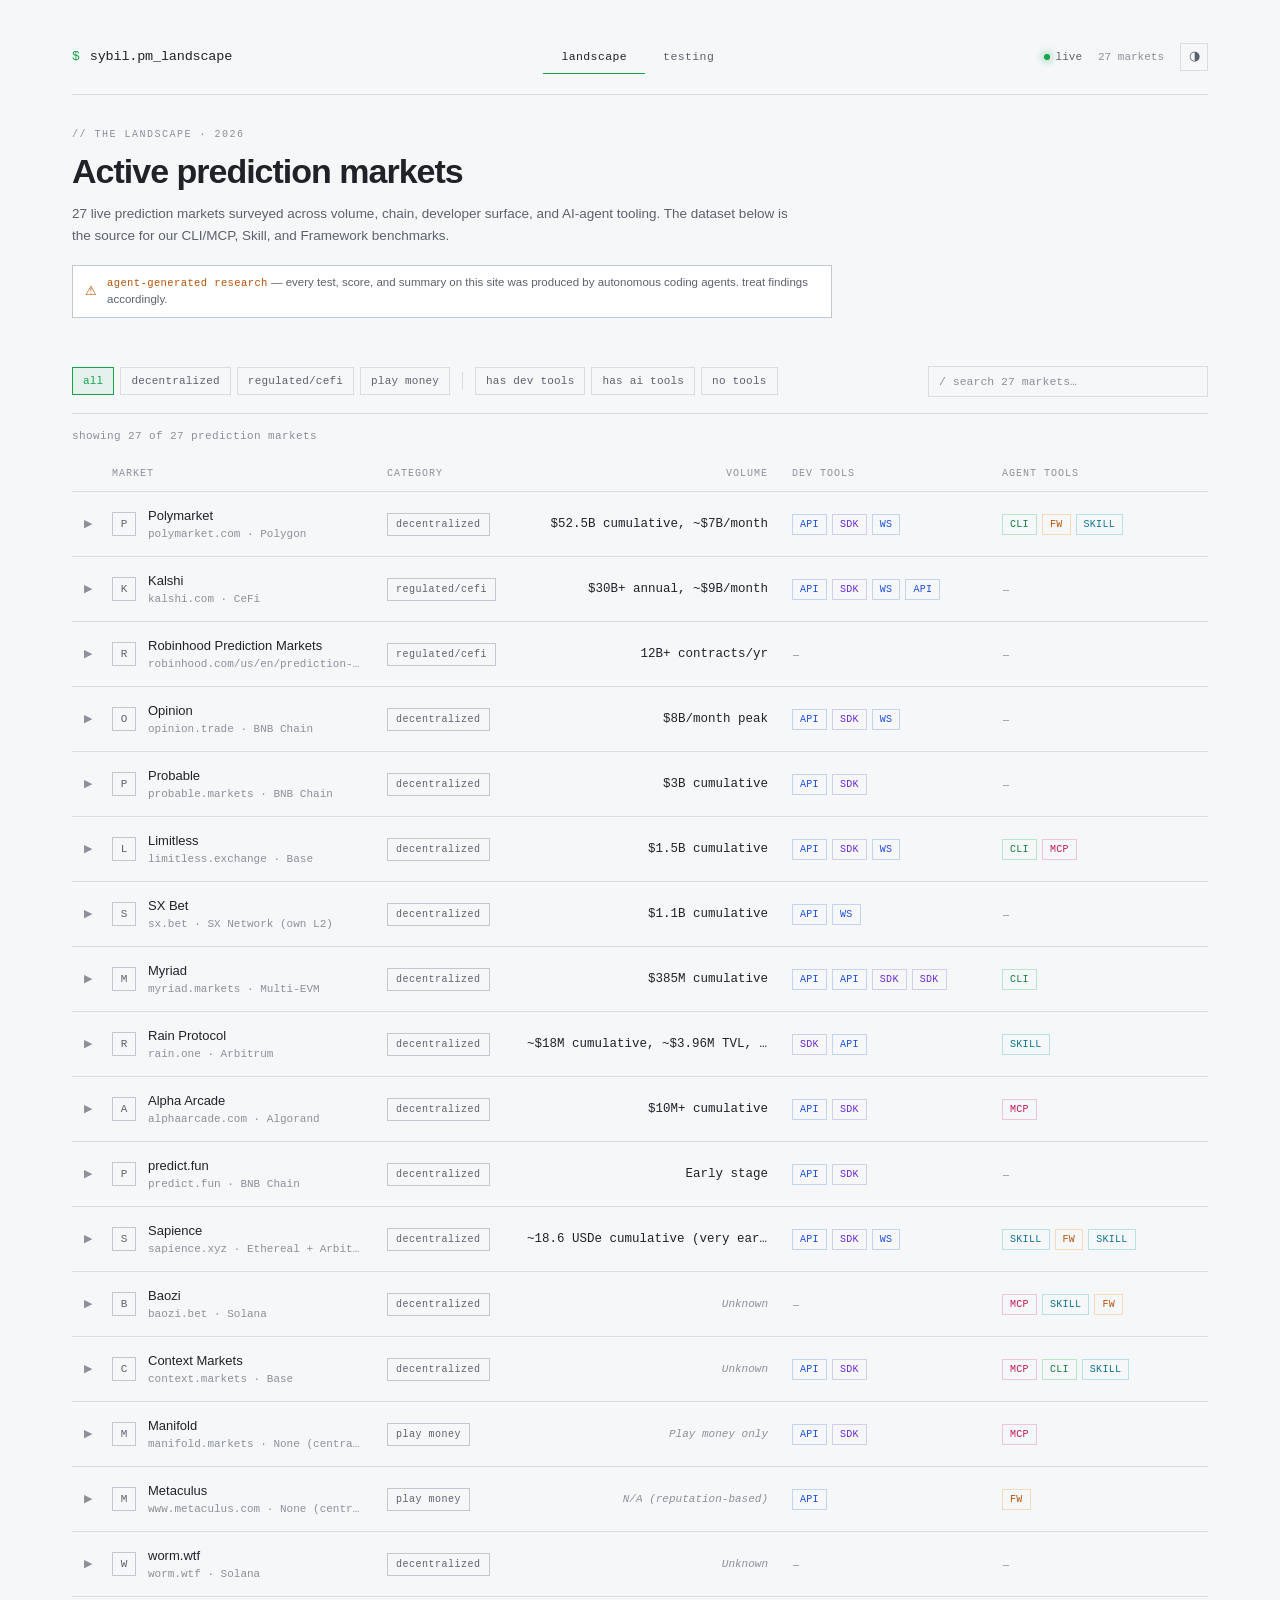
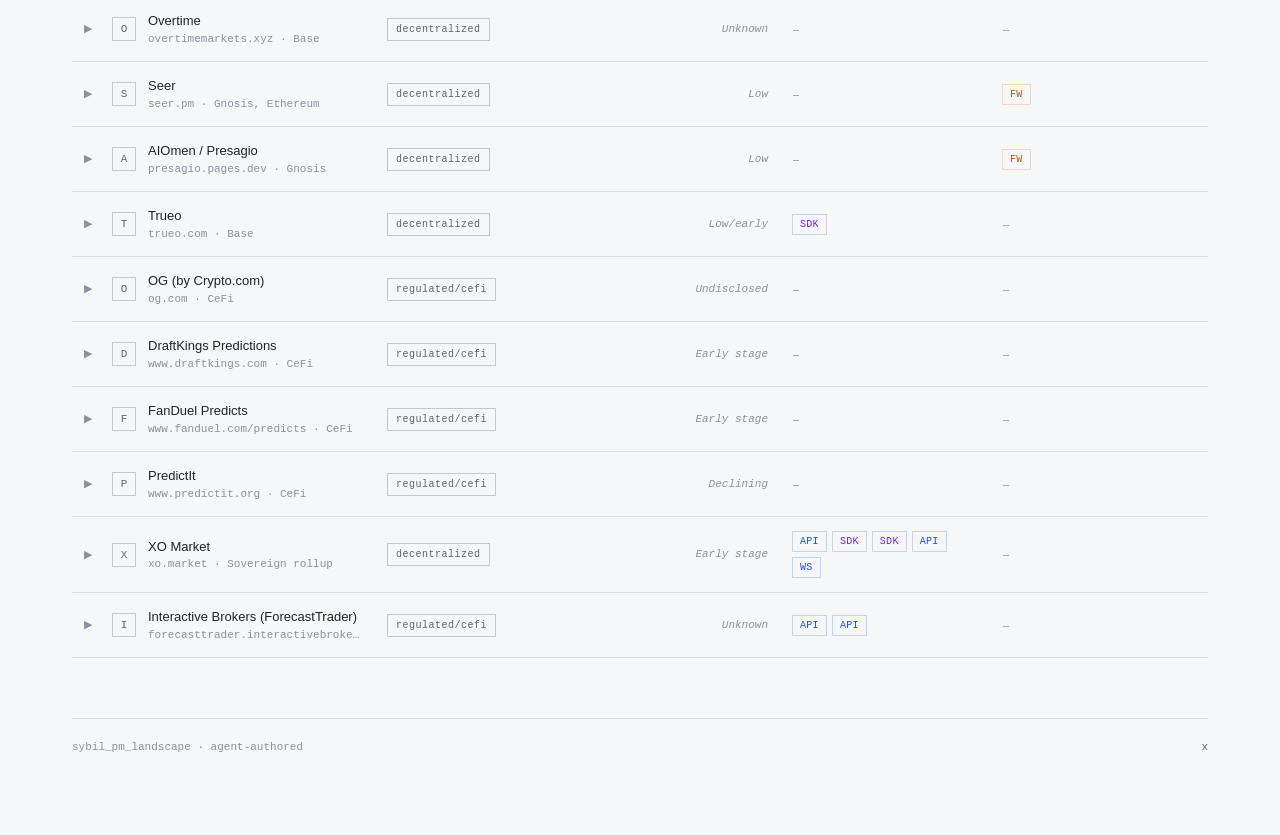
==== index.html @ c1b8d7db "Restore testing methodology overview panel (collapsible) The ~180-line static methodology panel dele" ====
<!DOCTYPE html>
<html lang="en">
<head>
<meta charset="UTF-8">
<meta name="viewport" content="width=device-width, initial-scale=1.0">
<script>
  (function() {
    try {
      var stored = localStorage.getItem('theme');
      var prefersLight = window.matchMedia && window.matchMedia('(prefers-color-scheme: light)').matches;
      var theme = stored || (prefersLight ? 'light' : 'dark');
      document.documentElement.setAttribute('data-theme', theme);
    } catch (e) {
      document.documentElement.setAttribute('data-theme', 'dark');
    }
  })();
</script>
<title>Prediction Markets Landscape</title>
<link rel="stylesheet" href="./assets/css/tokens.css">
<link rel="stylesheet" href="./assets/css/base.css">
<link rel="stylesheet" href="./assets/css/layout.css">
<link rel="stylesheet" href="./assets/css/filters.css">
<link rel="stylesheet" href="./assets/css/table.css">
<link rel="stylesheet" href="./assets/css/detail.css">
<link rel="stylesheet" href="./assets/css/responsive.css">
</head>
<body>
<div id="dashboard">
<div class="t-shell">

  <header class="t-topbar">
    <div class="t-brand">
      <span class="t-prompt mono">$</span>
      <span class="t-brand-name mono">sybil.pm_landscape</span>
    </div>
    <nav class="t-tabs">
      <button class="t-tab active" data-view="landscape">Landscape</button>
      <button class="t-tab" data-view="testing">Testing</button>
    </nav>
    <div class="t-topbar-right">
      <span class="t-live mono"><span class="t-live-dot"></span>live</span>
      <span class="t-mcount mono" id="topbarCount">27 markets</span>
      <button class="t-theme-btn" data-theme-toggle title="Toggle theme"><span class="mono" data-theme-icon>◐</span></button>
    </div>
  </header>

<section class="t-hero" id="landscapeHero">
  <div class="t-hero-kicker mono">// the landscape · 2026</div>
  <h1 class="t-hero-headline">Active prediction markets</h1>
  <p class="t-hero-sub">27 live prediction markets surveyed across volume, chain, developer surface, and AI-agent tooling. The dataset below is the source for our CLI/MCP, Skill, and Framework benchmarks.</p>
  <div class="t-caveat">
    <span class="t-caveat-icon">⚠</span>
    <span><strong class="mono">agent-generated research</strong> — every test, score, and summary on this site was produced by autonomous coding agents. treat findings accordingly.</span>
  </div>
</section>

<section class="t-hero" id="testingHero" style="display:none;">
  <div class="t-hero-kicker mono">// the benchmarks · 2026</div>
  <h1 class="t-hero-headline">Which prediction markets are <em>actually usable</em> by autonomous trading agents?</h1>
  <p class="t-hero-sub">Four independent benchmarks — agent accessibility, CLI/MCP, skill, and framework — run by autonomous coding agents against every PM with a developer surface. Per-check evidence is available in the expanded rows.</p>
  <div class="t-caveat">
    <span class="t-caveat-icon">⚠</span>
    <span><strong class="mono">agent-generated research</strong> — every test, score, and summary on this site was produced by autonomous coding agents. treat findings accordingly.</span>
  </div>
</section>

  <!-- LANDSCAPE VIEW -->
  <div id="landscapeView">
    <div class="t-filters" id="filters">
      <div class="t-filter-group" id="catFilters"></div>
      <div class="t-filter-sep"></div>
      <div class="t-filter-group" id="toolFilters"></div>
      <div class="t-filter-spacer"></div>
      <input type="text" class="t-search mono" id="searchBox" placeholder="/ search 27 markets…">
    </div>
    <div class="t-results-count mono" id="resultsCount"></div>
    <div class="t-table-wrap">
      <table class="t-table" id="pmTable">
        <colgroup>
          <col class="col-chev">
          <col class="col-pm">
          <col class="col-cat">
          <col class="col-vol">
          <col class="col-dev">
          <col class="col-agent">
        </colgroup>
        <thead id="tableHead"></thead>
        <tbody id="tableBody"></tbody>
      </table>
    </div>
  </div>

  <!-- TESTING VIEW -->
  <div id="testingView">
    <div class="t-filters" id="testFilters">
      <div class="t-filter-group" id="testCatFilters"></div>
      <div class="t-filter-sep"></div>
      <div class="t-filter-group" id="testHasFilters"></div>
      <div class="t-filter-spacer"></div>
      <input type="text" class="t-search mono" id="testSearchBox" placeholder="/ search…">
    </div>
    <div id="testMethodology"></div>
    <div class="t-results-count mono" id="testResultsCount"></div>
    <div class="t-table-wrap">
      <table class="t-table" id="testTable">
        <colgroup>
          <col class="col-chev">
          <col class="col-pm">
          <col class="col-cat">
          <col class="col-tdev">
          <col class="col-grade">
          <col class="col-grade">
          <col class="col-grade">
          <col class="col-grade">
        </colgroup>
        <thead id="testTableHead"></thead>
        <tbody id="testTableBody"></tbody>
      </table>
    </div>
  </div>

<footer class="t-footer mono">
  <div class="t-footer-left">sybil_pm_landscape · agent-authored</div>
  <div class="t-footer-right">
    <a href="https://x.com/sybil_pm" target="_blank">x</a>
  </div>
</footer>
</div>
</div>
<script type="module" src="./assets/js/main.js"></script>
</body>
</html>
---- assets/css/tokens.css ----
/* ============================================================
 * Sybil PM Landscape — terminal-density design system
 * Spec: docs/superpowers/specs/2026-04-12-frontend-redesign-design.md
 * ============================================================ */

/* --- Design tokens ---------------------------------------- */
:root, [data-theme="dark"] {
  --bg: #000;
  --bg-1: #07090c;
  --bg-2: #0c1015;
  --line: #1a1f27;
  --line-2: #242a33;
  --ink: #e6e8eb;
  --ink-dim: #8a919b;
  --ink-muted: #5a626c;
  --accent: #4ade80;
  --accent-soft: rgba(74, 222, 128, 0.06);
  --warn: #f59e0b;
  --cyan: #22d3ee;
  --red: #ef4444;
  --pill-api: #93c5fd;     --pill-api-bd: #1e3a5f;
  --pill-sdk: #c4b5fd;     --pill-sdk-bd: #3a2d5f;
  --pill-cli: #4ade80;     --pill-cli-bd: #2a5039;
  --pill-mcp: #f0abfc;     --pill-mcp-bd: #5a1e5f;
  --pill-skill: #22d3ee;   --pill-skill-bd: #1e4a52;
  --pill-fw: #f59e0b;      --pill-fw-bd: #503d1e;
}
[data-theme="light"] {
  --bg: #f6f7f9;
  --bg-1: #ffffff;
  --bg-2: #eef0f3;
  --line: #d8dde3;
  --line-2: #c2c8d0;
  --ink: #1f2328;
  --ink-dim: #5b626d;
  --ink-muted: #8a919b;
  --accent: #16a34a;
  --accent-soft: rgba(22, 163, 74, 0.08);
  --warn: #b45309;
  --cyan: #0891b2;
  --red: #b91c1c;
  --pill-api: #1d4ed8;     --pill-api-bd: #c2d4f5;
  --pill-sdk: #6d28d9;     --pill-sdk-bd: #d6cbf0;
  --pill-cli: #15803d;     --pill-cli-bd: #b9e5cb;
  --pill-mcp: #be185d;     --pill-mcp-bd: #f0c5d9;
  --pill-skill: #0e7490;   --pill-skill-bd: #b8e0e8;
  --pill-fw: #b45309;      --pill-fw-bd: #f2dcb9;
}
---- assets/css/base.css ----
/* --- Reset ------------------------------------------------ */
*, *::before, *::after { box-sizing: border-box; margin: 0; padding: 0; }
html, body {
  background: var(--bg);
  color: var(--ink);
  font-family: -apple-system, BlinkMacSystemFont, "Inter", "SF Pro Text", "Segoe UI", sans-serif;
  font-size: 13px;
  line-height: 1.5;
  -webkit-font-smoothing: antialiased;
  font-feature-settings: "cv11";
}
.mono, code, kbd, pre, samp {
  font-family: "JetBrains Mono", "IBM Plex Mono", "SF Mono", Menlo, Consolas, monospace;
  font-feature-settings: "tnum", "ss01";
}
a { color: inherit; text-decoration: none; }
button { font: inherit; color: inherit; background: none; border: 0; cursor: pointer; }
input { font: inherit; color: inherit; }
table { border-collapse: collapse; width: 100%; }
---- assets/css/layout.css ----
/* --- Layout shell ----------------------------------------- */
.t-shell { max-width: 1200px; margin: 0 auto; padding: 32px 32px 80px; }

/* --- Topbar ----------------------------------------------- */
.t-topbar {
  display: flex;
  align-items: center;
  padding: 8px 0 20px;
  border-bottom: 1px solid var(--line);
  margin-bottom: 32px;
  gap: 24px;
}
.t-brand { display: flex; align-items: baseline; gap: 10px; flex: 0 0 auto; }
.t-prompt { color: var(--accent); font-size: 13px; }
.t-brand-name { font-size: 13.5px; color: var(--ink); font-weight: 500; letter-spacing: -0.2px; }
.t-brand-sep { color: var(--ink-muted); font-size: 12px; }
.t-brand-ver { color: var(--ink-dim); font-size: 11px; }

.t-tabs { display: flex; gap: 0; flex: 1; justify-content: center; }
.t-tab {
  font-family: "JetBrains Mono", "IBM Plex Mono", monospace;
  font-size: 11.5px;
  color: var(--ink-dim);
  text-transform: lowercase;
  letter-spacing: 0.4px;
  padding: 8px 18px;
  border-bottom: 1px solid transparent;
  transition: color 0.1s, border-color 0.1s;
}
.t-tab:hover { color: var(--ink); }
.t-tab.active { color: var(--ink); border-bottom-color: var(--accent); }

.t-topbar-right {
  display: flex;
  align-items: center;
  gap: 16px;
  flex: 0 0 auto;
  font-size: 11px;
  color: var(--ink-dim);
}
.t-live { display: inline-flex; align-items: center; gap: 6px; }
.t-live-dot {
  display: inline-block;
  width: 6px; height: 6px;
  background: var(--accent);
  border-radius: 50%;
  box-shadow: 0 0 8px var(--accent);
}
.t-mcount { color: var(--ink-muted); }
.t-theme-btn {
  width: 28px; height: 28px;
  border: 1px solid var(--line);
  display: grid;
  place-items: center;
  color: var(--ink-dim);
  font-size: 13px;
  transition: color 0.1s, border-color 0.1s;
}
.t-theme-btn:hover { color: var(--ink); border-color: var(--line-2); }
/* --- Hero ------------------------------------------------- */
.t-hero { margin-bottom: 36px; }
.t-hero-kicker {
  font-size: 10px;
  color: var(--ink-muted);
  text-transform: uppercase;
  letter-spacing: 1.5px;
  margin-bottom: 10px;
}
.t-hero-headline {
  font-size: 34px;
  line-height: 1.15;
  letter-spacing: -1px;
  font-weight: 700;
  color: var(--ink);
  max-width: 860px;
  margin-bottom: 12px;
}
.t-hero-headline em {
  font-style: normal;
  color: var(--ink-muted);
  font-weight: 500;
}
.t-hero-sub {
  color: var(--ink-dim);
  font-size: 13.5px;
  max-width: 720px;
  line-height: 1.6;
}
.t-caveat {
  display: inline-flex;
  align-items: center;
  gap: 10px;
  margin-top: 18px;
  padding: 8px 12px;
  border: 1px solid var(--line-2);
  background: var(--bg-1);
  font-size: 11.5px;
  color: var(--ink-dim);
  max-width: 760px;
}
.t-caveat-icon { color: var(--warn); font-size: 13px; }
.t-caveat strong { color: var(--warn); font-weight: 500; font-size: 10.5px; text-transform: lowercase; letter-spacing: 0.4px; }
/* --- Footer ----------------------------------------------- */
.t-footer {
  margin-top: 60px;
  padding-top: 20px;
  border-top: 1px solid var(--line);
  display: flex;
  justify-content: space-between;
  align-items: center;
  font-size: 11px;
  color: var(--ink-muted);
}
.t-footer a { color: var(--ink-dim); }
.t-footer a:hover { color: var(--accent); }
.t-footer-sep { color: var(--ink-muted); margin: 0 4px; }

/* --- Stats strip ------------------------------------------ */
.t-stats {
  display: grid;
  grid-template-columns: repeat(4, 1fr);
  gap: 0;
  border: 1px solid var(--line);
  margin-bottom: 28px;
}
.t-stat {
  padding: 16px 20px;
  border-right: 1px solid var(--line);
}
.t-stat:last-child { border-right: 0; }
.t-stat-label {
  font-family: "JetBrains Mono", "IBM Plex Mono", monospace;
  font-size: 10px;
  color: var(--ink-muted);
  text-transform: uppercase;
  letter-spacing: 1px;
  margin-bottom: 6px;
}
.t-stat-value {
  font-family: "JetBrains Mono", "IBM Plex Mono", monospace;
  font-size: 24px;
  font-weight: 600;
  letter-spacing: -0.5px;
  color: var(--ink);
}
.t-stat-detail {
  font-size: 11px;
  color: var(--ink-dim);
  margin-top: 2px;
}

/* --- View visibility (fix merged-pages bug) --------------- */
#landscapeView { display: none; }
#testingView { display: none; }
#landscapeView.is-active { display: block; }
#testingView.is-active { display: block; }
---- assets/css/filters.css ----
/* --- Filters ---------------------------------------------- */
.t-filters {
  display: flex;
  align-items: center;
  gap: 8px;
  padding: 12px 0 16px;
  border-bottom: 1px solid var(--line);
  margin-bottom: 0;
}
.t-filter-group { display: flex; gap: 6px; flex-wrap: wrap; }
.t-filter-sep { width: 1px; height: 18px; background: var(--line); margin: 0 4px; }
.t-filter-spacer { flex: 1; }
.t-chip {
  font-family: "JetBrains Mono", "IBM Plex Mono", monospace;
  font-size: 11px;
  color: var(--ink-dim);
  padding: 5px 10px;
  border: 1px solid var(--line);
  background: transparent;
  letter-spacing: 0.2px;
  text-transform: lowercase;
  transition: color 0.1s, border-color 0.1s, background 0.1s;
}
.t-chip:hover { color: var(--ink); border-color: var(--line-2); }
.t-chip.active {
  color: var(--accent);
  border-color: var(--accent);
  background: var(--accent-soft);
}
.t-search {
  flex: 0 0 280px;
  background: transparent;
  border: 1px solid var(--line);
  color: var(--ink);
  padding: 6px 10px;
  font-size: 11.5px;
  outline: none;
}
.t-search:focus { border-color: var(--line-2); }
.t-search::placeholder { color: var(--ink-muted); }
.t-results-count {
  font-size: 11px;
  color: var(--ink-muted);
  text-transform: lowercase;
  letter-spacing: 0.4px;
  margin: 14px 0 8px;
}
---- assets/css/table.css ----
/* --- Table base ------------------------------------------- */
.t-table-wrap { overflow-x: auto; }
.t-table { font-size: 12.5px; }
.t-table thead th {
  font-family: "JetBrains Mono", "IBM Plex Mono", monospace;
  font-size: 10px;
  font-weight: 500;
  color: var(--ink-muted);
  text-transform: uppercase;
  letter-spacing: 1px;
  padding: 14px 12px 10px;
  text-align: left;
  border-bottom: 1px solid var(--line);
  white-space: nowrap;
  user-select: none;
}
.t-table thead th.num { text-align: right; }
.t-table thead th.sortable { cursor: pointer; }
.t-table thead th.sortable:hover { color: var(--ink-dim); }
.t-table thead th .t-sort-arrow { margin-left: 4px; color: var(--accent); display: inline-block; width: 8px; }
.t-table tbody tr {
  border-bottom: 1px solid var(--line);
  transition: background 0.08s;
  cursor: pointer;
}
.t-table tbody tr:hover { background: var(--bg-1); }
.t-table tbody td { padding: 14px 12px; vertical-align: middle; }
.t-chev {
  width: 22px;
  color: var(--ink-muted);
  font-family: "JetBrains Mono", "IBM Plex Mono", monospace;
  font-size: 11px;
}

/* PM cell */
.t-pm { display: flex; align-items: center; gap: 12px; }
.t-pm-glyph {
  width: 24px; height: 24px;
  border: 1px solid var(--line-2);
  font-family: "JetBrains Mono", "IBM Plex Mono", monospace;
  font-size: 11px;
  display: grid;
  place-items: center;
  color: var(--ink-dim);
  flex-shrink: 0;
}
.t-pm-name { font-weight: 500; color: var(--ink); font-size: 13px; }
.t-pm-meta { font-family: "JetBrains Mono", "IBM Plex Mono", monospace; font-size: 11px; color: var(--ink-muted); }

/* Category badge */
.t-cat {
  font-family: "JetBrains Mono", "IBM Plex Mono", monospace;
  font-size: 10px;
  text-transform: lowercase;
  letter-spacing: 0.5px;
  padding: 3px 8px;
  border: 1px solid var(--line-2);
  display: inline-block;
  color: var(--ink-dim);
}
.t-cat-dec,
.t-cat-cefi,
.t-cat-play { color: var(--ink-dim); border-color: var(--line-2); }

/* Chain and volume */
.t-vol { font-family: "JetBrains Mono", "IBM Plex Mono", monospace; font-size: 12.5px; color: var(--ink); text-align: right; }
.t-vol-muted { color: var(--ink-muted); font-style: italic; font-size: 11px; }

/* --- Tool pills ------------------------------------------- */
.t-tools { display: flex; gap: 5px; flex-wrap: wrap; }
.t-pill {
  font-family: "JetBrains Mono", "IBM Plex Mono", monospace;
  font-size: 10px;
  padding: 2px 7px;
  border: 1px solid var(--line-2);
  color: var(--ink-dim);
  letter-spacing: 0.3px;
  text-transform: uppercase;
}
.t-pill-api    { color: var(--pill-api);   border-color: var(--pill-api-bd); }
.t-pill-sdk    { color: var(--pill-sdk);   border-color: var(--pill-sdk-bd); }
.t-pill-cli    { color: var(--pill-cli);   border-color: var(--pill-cli-bd); }
.t-pill-mcp    { color: var(--pill-mcp);   border-color: var(--pill-mcp-bd); }
.t-pill-skill  { color: var(--pill-skill); border-color: var(--pill-skill-bd); }
.t-pill-fw     { color: var(--pill-fw);    border-color: var(--pill-fw-bd); }
.t-pill-ws     { color: var(--pill-api);   border-color: var(--pill-api-bd); }
.t-pill-none   { color: var(--ink-muted); border-color: transparent; padding-left: 0; }

/* --- Testing grade badges --------------------------------- */
.t-grade {
  font-family: "JetBrains Mono", "IBM Plex Mono", monospace;
  font-size: 11px;
  font-weight: 600;
  padding: 3px 8px;
  border: 1px solid var(--line-2);
  display: inline-block;
  color: var(--ink-dim);
  letter-spacing: 0.4px;
}
.t-grade-a { color: var(--accent); border-color: color-mix(in srgb, var(--accent) 40%, transparent); }
.t-grade-b { color: var(--cyan);   border-color: color-mix(in srgb, var(--cyan)   40%, transparent); }
.t-grade-c { color: #c084fc;       border-color: #4a2a6f; }
.t-grade-d { color: var(--warn);   border-color: color-mix(in srgb, var(--warn)   40%, transparent); }
.t-grade-f { color: var(--red);    border-color: color-mix(in srgb, var(--red)    40%, transparent); }
.t-grade-na { color: var(--ink-muted); border-color: var(--line); border-style: dashed; }
.t-grade-fwprod   { color: var(--accent); border-color: color-mix(in srgb, var(--accent) 40%, transparent); }
.t-grade-fwusable { color: var(--cyan);   border-color: color-mix(in srgb, var(--cyan) 40%, transparent); }
.t-grade-fwexp    { color: var(--warn);   border-color: color-mix(in srgb, var(--warn) 40%, transparent); }
.t-cell-tools { font-family: "JetBrains Mono", monospace; font-size: 10.5px; color: var(--ink-muted); margin-left: 6px; }
.t-cell { display: inline-flex; align-items: center; gap: 4px; }

/* --- Stable table layout (no column shift on expand) ------ */
.t-table { table-layout: fixed; width: 100%; }
.t-table col.col-chev    { width: 28px;  }
.t-table col.col-pm      { width: 275px; }
.t-table col.col-cat     { width: 140px; }
.t-table col.col-vol     { width: 265px; }
.t-table col.col-dev     { width: 210px; }
.t-table col.col-agent   { width: 218px; }
.t-table td, .t-table th { overflow: hidden; }
.t-table td .t-tools { overflow: visible; }
.t-pm > div:last-child { min-width: 0; flex: 1 1 auto; }
.t-pm-name, .t-pm-meta { white-space: nowrap; overflow: hidden; text-overflow: ellipsis; }
.t-vol { white-space: nowrap; overflow: hidden; text-overflow: ellipsis; }
.t-cat { white-space: nowrap; }

/* Right-align volume only (numeric); dev + agent tool pill clusters
   stay left-aligned under their header labels for a consistent
   vertical gridline. */
#pmTable thead th.num,
#pmTable tbody td.t-vol { text-align: right; }

/* Testing table: dev tools count (4), AA (5), cli (6), skill (7), framework (8) */
#testTable thead th:nth-child(n+4),
#testTable tbody td:nth-child(n+4) { text-align: right; }

/* Testing table column widths */
.t-table col.col-tdev    { width: 90px; }
.t-table col.col-grade   { width: 92px; }
---- assets/css/detail.css ----
/* --- Expanded detail row (Landscape) ---------------------- */
.t-detail { display: none; }
.t-detail.open { display: table-row; }
.t-row.expanded { background: var(--bg-1) !important; }
.t-row.expanded .t-chev { color: var(--accent); }
.t-detail td { padding: 0; background: var(--bg-1); border-bottom: 1px solid var(--line); }
.t-detail-inner {
  padding: 20px 24px 24px 58px;
  display: grid;
  grid-template-columns: 2fr 3fr;
  gap: 32px;
}
.t-detail-h {
  font-family: "JetBrains Mono", "IBM Plex Mono", monospace;
  font-size: 10px;
  text-transform: uppercase;
  letter-spacing: 1.2px;
  color: var(--ink-muted);
  margin-bottom: 10px;
}
.t-detail-h::before { content: "// "; }
.t-detail-about p {
  font-size: 13px;
  color: var(--ink-dim);
  line-height: 1.65;
}
.t-detail-links {
  margin-top: 16px;
  display: flex;
  gap: 14px;
  font-family: "JetBrains Mono", "IBM Plex Mono", monospace;
  font-size: 11px;
}
.t-detail-links a { color: var(--ink-dim); border-bottom: 1px solid transparent; }
.t-detail-links a:hover { color: var(--accent); border-bottom-color: var(--accent); }
.t-detail-toolchain { display: flex; flex-direction: column; gap: 24px; }
.t-detail-section + .t-detail-section { padding-top: 4px; }

/* Compact single-line tool rows — replaces the old card grid. */
.t-dt-list { list-style: none; margin: 0; padding: 0; display: flex; flex-direction: column; }
.t-dt-row {
  display: grid;
  grid-template-columns: 38px 1fr auto;
  align-items: baseline;
  gap: 10px;
  padding: 5px 0;
  border-bottom: 1px dashed var(--line);
  font-size: 12.5px;
}
.t-dt-row:last-child { border-bottom: 0; }
.t-dt-glyph {
  font-family: "JetBrains Mono", "IBM Plex Mono", monospace;
  font-size: 9.5px;
  text-transform: uppercase;
  letter-spacing: 0.5px;
  text-align: right;
  color: var(--ink-muted);
  padding-top: 1px;
}
.t-dt-glyph-api  { color: var(--pill-api);   }
.t-dt-glyph-sdk  { color: var(--pill-sdk);   }
.t-dt-glyph-cli  { color: var(--pill-cli);   }
.t-dt-glyph-mcp  { color: var(--pill-mcp);   }
.t-dt-glyph-ws   { color: var(--pill-api);   }
.t-dt-glyph-skl  { color: var(--pill-skill); }
.t-dt-glyph-fw   { color: var(--pill-fw);    }
.t-dt-name {
  color: var(--ink);
  font-weight: 500;
  border-bottom: 1px solid transparent;
  white-space: nowrap;
  overflow: hidden;
  text-overflow: ellipsis;
}
a.t-dt-name:hover { color: var(--accent); border-bottom-color: var(--accent); }

/* --- Testing detail row (unified) ------------------------- */
.t-detail .methodology { margin-top: 16px; padding-top: 16px; border-top: 1px solid var(--line); }
.t-detail .m-tabs {
  display: flex;
  gap: 0;
  margin-bottom: 14px;
  border-bottom: 1px solid var(--line);
}
.t-detail .m-tab {
  font-family: "JetBrains Mono", "IBM Plex Mono", monospace;
  font-size: 11px;
  color: var(--ink-dim);
  text-transform: lowercase;
  letter-spacing: 0.4px;
  padding: 6px 14px;
  border: 0;
  border-bottom: 1px solid transparent;
  background: transparent;
  cursor: pointer;
}
.t-detail .m-tab:hover { color: var(--ink); }
.t-detail .m-tab.active { color: var(--ink); border-bottom-color: var(--accent); }
.t-detail .methodology-content { display: none; }
.t-detail .methodology-content.open { display: block; }

/* Panel header: badge + name + type glyph */
.t-detail .m-head {
  display: flex;
  align-items: center;
  gap: 10px;
  margin-bottom: 12px;
  font-size: 13px;
  color: var(--ink);
}
.t-detail .m-head-name { font-weight: 550; color: var(--ink); }
.t-detail .m-head-score {
  font-family: "JetBrains Mono", monospace;
  font-size: 11px;
  color: var(--ink-muted);
}

/* Meta pills — replaces all the inline #21262d pills */
.t-detail .m-meta {
  display: flex;
  flex-wrap: wrap;
  gap: 6px;
  list-style: none;
  margin: 0 0 14px;
  padding: 0;
  font-family: "JetBrains Mono", monospace;
  font-size: 10.5px;
}
.t-detail .m-meta li {
  padding: 2px 8px;
  color: var(--ink-dim);
  background: var(--bg-2);
  border: 1px solid var(--line);
}

/* The list primitive */
.t-detail .m-list { list-style: none; margin: 0; padding: 0; }
.t-detail .m-group + .m-group { margin-top: 14px; }
.t-detail .m-group-label {
  font-family: "JetBrains Mono", monospace;
  font-size: 10px;
  text-transform: uppercase;
  letter-spacing: 1px;
  color: var(--ink-muted);
  margin-bottom: 6px;
}
.t-detail .m-items { list-style: none; margin: 0; padding: 0; }
.t-detail .m-items--two-col {
  display: grid;
  grid-template-columns: 1fr 1fr;
  gap: 0 24px;
}
.t-detail .m-item {
  display: grid;
  grid-template-columns: 32px 16px 1fr;
  gap: 6px;
  align-items: baseline;
  padding: 3px 0;
  font-size: 12px;
  color: var(--ink-dim);
}
.t-detail .m-num {
  font-family: "JetBrains Mono", monospace;
  font-size: 10px;
  color: var(--ink-muted);
}
.t-detail .m-ico {
  font-family: "JetBrains Mono", monospace;
  font-size: 11px;
  text-align: center;
  color: var(--ink-muted);
}
.t-detail .m-label { color: var(--ink); }
.t-detail .m-why { display: none; color: var(--ink-dim); margin-left: 6px; }
.t-detail .m-why.visible { display: inline; }

.t-detail .m-item.is-pass    .m-ico { color: var(--accent); }
.t-detail .m-item.is-partial .m-ico { color: var(--warn);   }
.t-detail .m-item.is-fail    .m-ico { color: var(--red);    }
.t-detail .m-item.is-blocked .m-ico { color: var(--ink-muted); }
.t-detail .m-item.is-na      .m-ico { color: var(--ink-muted); }

/* Findings / blockers */
.t-detail .m-findings { margin-top: 12px; padding-top: 10px; border-top: 1px solid var(--line); }
.t-detail .m-findings + .m-findings { margin-top: 8px; border-top: 0; padding-top: 0; }
.t-detail .m-findings-h {
  font-family: "JetBrains Mono", monospace;
  font-size: 10px;
  text-transform: uppercase;
  letter-spacing: 1px;
  margin-bottom: 4px;
  color: var(--ink);
}
.t-detail .m-findings-red .m-findings-h { color: var(--red); }
.t-detail .m-findings ul { list-style: none; margin: 0; padding-left: 10px; font-size: 11px; color: var(--ink-dim); }
.t-detail .m-findings ul li::before { content: "· "; color: var(--ink-muted); }
.t-detail .m-findings-red ul li { color: color-mix(in srgb, var(--red) 70%, var(--ink-dim)); }

/* Show details toggle */
.t-detail .m-show-more {
  font-family: "JetBrains Mono", monospace;
  font-size: 10px;
  color: var(--ink-dim);
  background: transparent;
  border: 1px solid var(--line);
  padding: 4px 10px;
  margin-top: 12px;
  cursor: pointer;
}
.t-detail .m-show-more:hover { color: var(--ink); border-color: var(--line-2); }

/* --- Tool-card external links (in expanded detail row) ---- */
.t-dt-links {
  margin-top: 6px;
  display: flex;
  gap: 10px;
  flex-wrap: wrap;
  font-family: "JetBrains Mono", "IBM Plex Mono", monospace;
  font-size: 10px;
  text-transform: uppercase;
  letter-spacing: 0.4px;
}
.t-dt-links a {
  color: var(--ink-dim);
  border-bottom: 1px solid var(--line-2);
  padding-bottom: 1px;
}
.t-dt-links a:hover { color: var(--accent); border-bottom-color: var(--accent); }

/* Inline variant when .t-dt-links sits inside a .t-dt-row (compact list) */
.t-dt-row .t-dt-links {
  margin-top: 0;
  display: inline-flex;
  gap: 10px;
  font-size: 10px;
}

/* --- Tighter detail layout (less width for description) --- */
.t-detail-inner { grid-template-columns: 1fr 2fr; }
.t-detail-about p { max-width: 480px; }

/* --- Testing methodology overview (restored) -------------- */
.t-methodology {
  border: 1px solid var(--line);
  background: var(--bg-1);
  margin: 18px 0 22px;
}
.t-methodology-summary {
  display: flex;
  align-items: center;
  gap: 12px;
  padding: 12px 16px;
  cursor: pointer;
  list-style: none;
  user-select: none;
}
.t-methodology-summary::-webkit-details-marker { display: none; }
.t-methodology-chev { color: var(--accent); width: 12px; transition: transform 0.15s; }
.t-methodology[open] .t-methodology-chev { transform: rotate(90deg); }
.t-methodology-title { color: var(--ink); font-size: 12px; letter-spacing: 0.4px; }
.t-methodology-meta  { color: var(--ink-muted); font-size: 10.5px; margin-left: auto; }
.t-methodology-body {
  border-top: 1px solid var(--line);
  padding: 18px 24px 22px;
  display: grid;
  grid-template-columns: 1fr 1fr;
  gap: 28px 36px;
}
@media (max-width: 900px) { .t-methodology-body { grid-template-columns: 1fr; } }
.t-methodology-section { min-width: 0; }
.t-methodology-section .t-detail-h { margin-bottom: 8px; }
.t-methodology-lede {
  font-size: 12px;
  color: var(--ink-dim);
  line-height: 1.55;
  margin: 0 0 12px;
  max-width: 56ch;
}
.t-methodology-scale {
  display: flex;
  flex-wrap: wrap;
  gap: 10px 14px;
  margin-top: 12px;
  padding-top: 10px;
  border-top: 1px dashed var(--line);
  font-family: "JetBrains Mono", "IBM Plex Mono", monospace;
  font-size: 11px;
  color: var(--ink-muted);
  align-items: center;
}
.t-methodology-scale .t-grade { margin-right: 4px; }

/* The unified .m-list primitive is used inside the methodology panel too —
   scope its inner-cell tokens so they render outside .t-detail as well. */
.t-methodology .m-list { list-style: none; margin: 0; padding: 0; }
.t-methodology .m-group + .m-group { margin-top: 14px; }
.t-methodology .m-group-label {
  font-family: "JetBrains Mono", "IBM Plex Mono", monospace;
  font-size: 10px;
  text-transform: uppercase;
  letter-spacing: 1px;
  color: var(--ink-muted);
  margin-bottom: 6px;
}
.t-methodology .m-items { list-style: none; margin: 0; padding: 0; }
.t-methodology .m-items--two-col {
  display: grid;
  grid-template-columns: 1fr 1fr;
  gap: 0 24px;
}
.t-methodology .m-item {
  display: grid;
  grid-template-columns: 32px 16px 1fr;
  gap: 6px;
  align-items: baseline;
  padding: 3px 0;
  font-size: 12px;
  color: var(--ink-dim);
}
.t-methodology .m-num {
  font-family: "JetBrains Mono", "IBM Plex Mono", monospace;
  font-size: 10px;
  color: var(--ink-muted);
}
.t-methodology .m-ico {
  font-family: "JetBrains Mono", "IBM Plex Mono", monospace;
  font-size: 11px;
  text-align: center;
  color: var(--ink-muted);
}
.t-methodology .m-label { color: var(--ink); }
.t-methodology .m-why { display: none; color: var(--ink-dim); margin-left: 6px; }
.t-methodology .m-why.visible { display: inline; }
.t-methodology .m-show-more {
  font-family: "JetBrains Mono", "IBM Plex Mono", monospace;
  font-size: 10px;
  color: var(--ink-dim);
  background: transparent;
  border: 1px solid var(--line);
  padding: 4px 10px;
  margin-top: 12px;
  cursor: pointer;
}
.t-methodology .m-show-more:hover { color: var(--ink); border-color: var(--line-2); }
---- assets/css/responsive.css ----
/* --- Tablet (640–1023px) ---------------------------------- */
@media (max-width: 1023px) {
  .t-shell { padding: 24px 20px 80px; }
  .t-stats { grid-template-columns: 1fr 1fr; }
  .t-stat:nth-child(2) { border-right: 0; }
  .t-stat:nth-child(1), .t-stat:nth-child(2) { border-bottom: 1px solid var(--line); }
  .t-filters { flex-wrap: wrap; }
  .t-filter-spacer { display: none; }
  .t-search { flex: 1 0 100%; margin-top: 8px; }
  .t-table thead th { padding: 12px 8px 9px; font-size: 9.5px; }
  .t-table tbody td { padding: 12px 8px; }
  .t-detail-inner { padding: 18px 16px 22px 40px; gap: 24px; }
}

/* --- Mobile (<640px) -------------------------------------- */
@media (max-width: 639px) {
  .t-shell { padding: 16px 16px 60px; }
  .t-topbar { flex-wrap: wrap; gap: 12px; row-gap: 16px; }
  .t-tabs { order: 3; flex: 1 0 100%; justify-content: flex-start; }
  .t-topbar-right { gap: 10px; }
  .t-mcount { display: none; }

  .t-hero-headline { font-size: 26px; letter-spacing: -0.6px; }
  .t-hero-sub { font-size: 13px; }

  .t-stats { grid-template-columns: 1fr; }
  .t-stat { border-right: 0; border-bottom: 1px solid var(--line); }
  .t-stat:last-child { border-bottom: 0; }

  .t-filters { padding: 10px 0 12px; gap: 6px; }
  .t-filter-group { overflow-x: auto; flex-wrap: nowrap; padding-bottom: 4px; }
  .t-filter-sep { display: none; }
  .t-search { flex: 1 0 100%; margin-top: 6px; }

  /* Card list layout: hide table chrome, render rows as cards */
  .t-table thead { display: none; }
  .t-table, .t-table tbody, .t-table tr, .t-table td { display: block; width: 100%; }
  /* Hide detail rows by default on mobile (the universal 'tr' rule
     above would otherwise make them visible). */
  .t-table tbody tr.t-detail { display: none; }
  .t-table tbody tr.t-detail.open { display: block; }
  .t-table tbody tr.t-row {
    border: 1px solid var(--line);
    margin-bottom: 12px;
    padding: 14px 14px 12px;
    position: relative;
  }
  .t-table tbody tr.t-row:hover { background: var(--bg-1); }
  .t-table tbody tr.t-row td {
    padding: 0;
    border: 0;
  }
  .t-table tbody tr.t-row td.t-chev {
    position: absolute;
    top: 14px; right: 14px;
    width: auto;
  }
  .t-table tbody tr.t-row td:not(.t-chev) {
    margin-bottom: 8px;
  }
  .t-table tbody tr.t-row td:last-child { margin-bottom: 0; }

  /* Detail row in card mode */
  .t-detail.open { display: block; }
  .t-detail td { padding: 0; border: 0; background: transparent; }
  .t-detail-inner {
    padding: 14px 0 0;
    grid-template-columns: 1fr !important;
    gap: 16px;
    border-top: 1px solid var(--line);
    margin-top: 12px;
  }
  .t-detail-tools-grid { grid-template-columns: 1fr; }

  /* Testing table: labeled key-value rows in mobile card mode.
     Landscape cells are self-describing (Polygon, $52.5B), so labels
     only apply to #testTable. */
  #testTable tbody tr.t-row td[data-label] {
    display: flex;
    justify-content: space-between;
    align-items: center;
    gap: 12px;
    padding: 6px 0 !important;
    text-align: left;
  }
  #testTable tbody tr.t-row td[data-label]::before {
    content: attr(data-label);
    font-family: "JetBrains Mono", "IBM Plex Mono", monospace;
    font-size: 10px;
    text-transform: uppercase;
    letter-spacing: 1px;
    color: var(--ink-muted);
    flex-shrink: 0;
  }
}
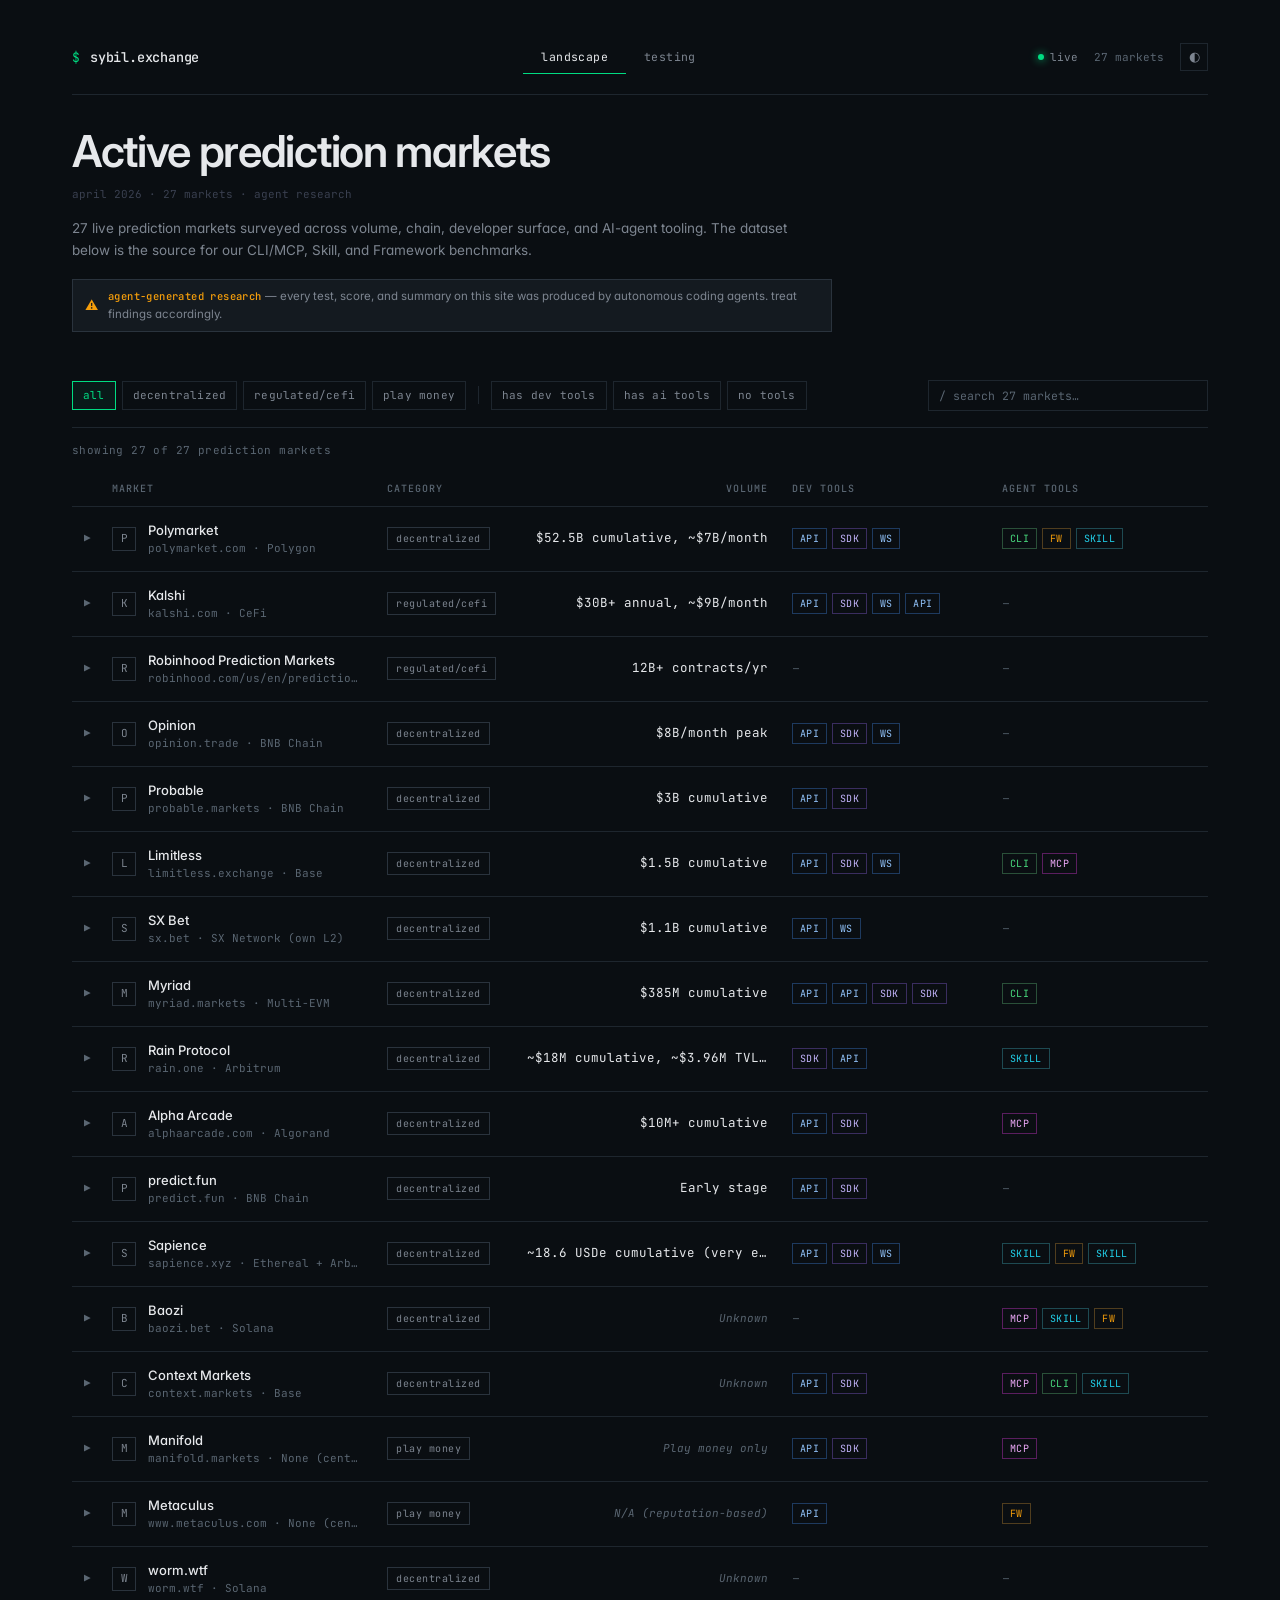
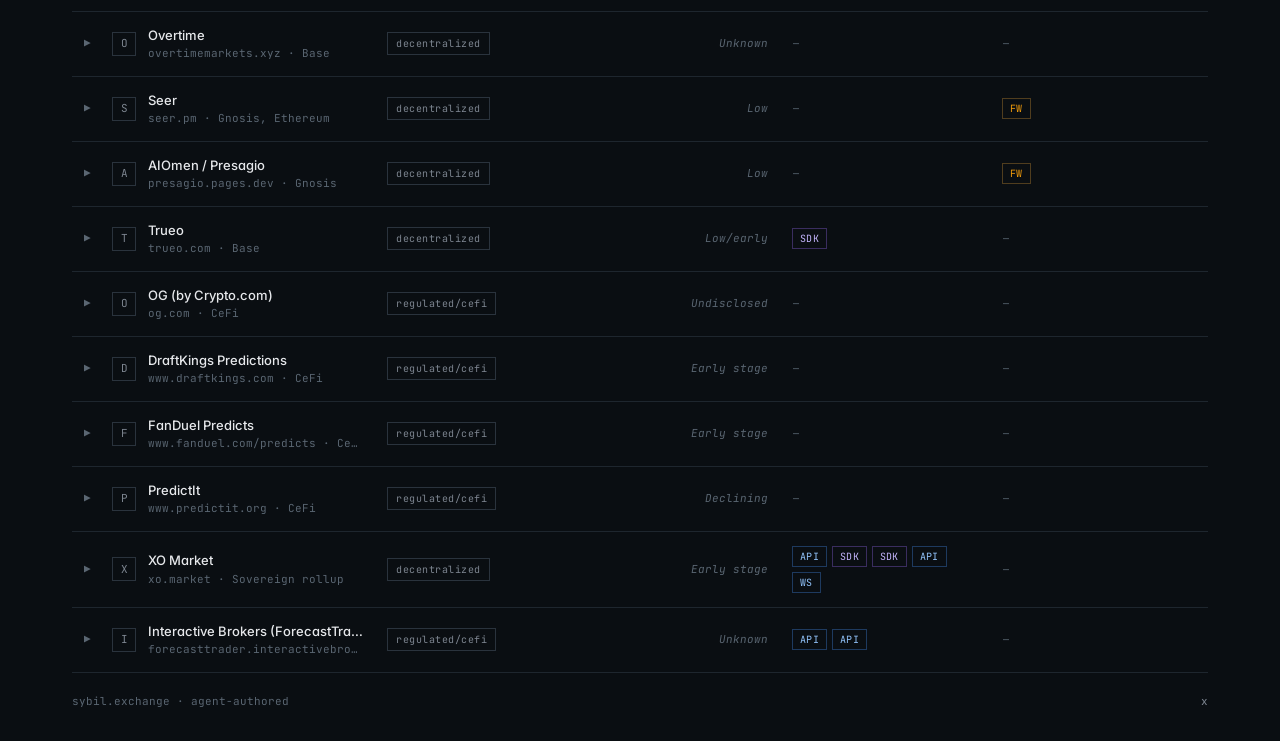
==== commit 7a8edd8d: "Design refresh: terminal theme, fonts, dark default, layout polish - Tokens: bg #000 → #0a0e12, acce" ====
--- a/index.html
+++ b/index.html
@@ -7,15 +7,16 @@
   (function() {
     try {
       var stored = localStorage.getItem('theme');
-      var prefersLight = window.matchMedia && window.matchMedia('(prefers-color-scheme: light)').matches;
-      var theme = stored || (prefersLight ? 'light' : 'dark');
-      document.documentElement.setAttribute('data-theme', theme);
+      document.documentElement.setAttribute('data-theme', stored || 'dark');
     } catch (e) {
       document.documentElement.setAttribute('data-theme', 'dark');
     }
   })();
 </script>
 <title>Prediction Markets Landscape</title>
+<link rel="preconnect" href="https://fonts.googleapis.com">
+<link rel="preconnect" href="https://fonts.gstatic.com" crossorigin>
+<link href="https://fonts.googleapis.com/css2?family=Inter:wght@400;500;600;700&family=JetBrains+Mono:wght@400;500;600&display=swap" rel="stylesheet">
 <link rel="stylesheet" href="./assets/css/tokens.css">
 <link rel="stylesheet" href="./assets/css/base.css">
 <link rel="stylesheet" href="./assets/css/layout.css">
@@ -29,10 +30,10 @@
 <div class="t-shell">
 
   <header class="t-topbar">
-    <div class="t-brand">
+    <a class="t-brand" href="https://sybil.exchange/" target="_blank" rel="noopener">
       <span class="t-prompt mono">$</span>
-      <span class="t-brand-name mono">sybil.pm_landscape</span>
-    </div>
+      <span class="t-brand-name mono">sybil.exchange</span>
+    </a>
     <nav class="t-tabs">
       <button class="t-tab active" data-view="landscape">Landscape</button>
       <button class="t-tab" data-view="testing">Testing</button>
@@ -45,8 +46,8 @@
   </header>
 
 <section class="t-hero" id="landscapeHero">
-  <div class="t-hero-kicker mono">// the landscape · 2026</div>
   <h1 class="t-hero-headline">Active prediction markets</h1>
+  <div class="t-hero-meta mono">april 2026 · 27 markets · agent research</div>
   <p class="t-hero-sub">27 live prediction markets surveyed across volume, chain, developer surface, and AI-agent tooling. The dataset below is the source for our CLI/MCP, Skill, and Framework benchmarks.</p>
   <div class="t-caveat">
     <span class="t-caveat-icon">⚠</span>
@@ -55,8 +56,8 @@
 </section>
 
 <section class="t-hero" id="testingHero" style="display:none;">
-  <div class="t-hero-kicker mono">// the benchmarks · 2026</div>
   <h1 class="t-hero-headline">Which prediction markets are <em>actually usable</em> by autonomous trading agents?</h1>
+  <div class="t-hero-meta mono">april 2026 · 4 benchmarks · agent-run</div>
   <p class="t-hero-sub">Four independent benchmarks — agent accessibility, CLI/MCP, skill, and framework — run by autonomous coding agents against every PM with a developer surface. Per-check evidence is available in the expanded rows.</p>
   <div class="t-caveat">
     <span class="t-caveat-icon">⚠</span>
@@ -120,7 +121,7 @@
   </div>
 
 <footer class="t-footer mono">
-  <div class="t-footer-left">sybil_pm_landscape · agent-authored</div>
+  <div class="t-footer-left">sybil.exchange · agent-authored</div>
   <div class="t-footer-right">
     <a href="https://x.com/sybil_pm" target="_blank">x</a>
   </div>
--- a/assets/css/tokens.css
+++ b/assets/css/tokens.css
@@ -5,16 +5,17 @@
 
 /* --- Design tokens ---------------------------------------- */
 :root, [data-theme="dark"] {
-  --bg: #000;
-  --bg-1: #07090c;
-  --bg-2: #0c1015;
-  --line: #1a1f27;
-  --line-2: #242a33;
+  --bg: #0a0e12;
+  --bg-1: #141a20;
+  --bg-2: #1a2028;
+  --line: #1e262e;
+  --line-2: #2a333d;
   --ink: #e6e8eb;
-  --ink-dim: #8a919b;
-  --ink-muted: #5a626c;
-  --accent: #4ade80;
-  --accent-soft: rgba(74, 222, 128, 0.06);
+  --ink-dim: #7d8590;
+  --ink-muted: #5a6672;
+  --ink-faint: #3a4050;
+  --accent: #00dc82;
+  --accent-soft: rgba(0, 220, 130, 0.06);
   --warn: #f59e0b;
   --cyan: #22d3ee;
   --red: #ef4444;
@@ -34,6 +35,7 @@
   --ink: #1f2328;
   --ink-dim: #5b626d;
   --ink-muted: #8a919b;
+  --ink-faint: #b0b6bf;
   --accent: #16a34a;
   --accent-soft: rgba(22, 163, 74, 0.08);
   --warn: #b45309;
--- a/assets/css/base.css
+++ b/assets/css/base.css
@@ -3,7 +3,7 @@
 html, body {
   background: var(--bg);
   color: var(--ink);
-  font-family: -apple-system, BlinkMacSystemFont, "Inter", "SF Pro Text", "Segoe UI", sans-serif;
+  font-family: "Inter", -apple-system, BlinkMacSystemFont, "SF Pro Text", "Segoe UI", sans-serif;
   font-size: 13px;
   line-height: 1.5;
   -webkit-font-smoothing: antialiased;
--- a/assets/css/layout.css
+++ b/assets/css/layout.css
@@ -1,5 +1,5 @@
 /* --- Layout shell ----------------------------------------- */
-.t-shell { max-width: 1200px; margin: 0 auto; padding: 32px 32px 80px; }
+.t-shell { max-width: 1200px; margin: 0 auto; padding: 32px 32px 32px; }
 
 /* --- Topbar ----------------------------------------------- */
 .t-topbar {
@@ -59,26 +59,26 @@
 .t-theme-btn:hover { color: var(--ink); border-color: var(--line-2); }
 /* --- Hero ------------------------------------------------- */
 .t-hero { margin-bottom: 36px; }
-.t-hero-kicker {
-  font-size: 10px;
-  color: var(--ink-muted);
-  text-transform: uppercase;
-  letter-spacing: 1.5px;
-  margin-bottom: 10px;
-}
 .t-hero-headline {
-  font-size: 34px;
-  line-height: 1.15;
-  letter-spacing: -1px;
-  font-weight: 700;
+  font-family: "Inter", -apple-system, BlinkMacSystemFont, "SF Pro Text", "Segoe UI", sans-serif;
+  font-size: 44px;
+  line-height: 1.1;
+  letter-spacing: -0.03em;
+  font-weight: 600;
   color: var(--ink);
   max-width: 860px;
-  margin-bottom: 12px;
+  margin-bottom: 10px;
 }
 .t-hero-headline em {
   font-style: normal;
   color: var(--ink-muted);
   font-weight: 500;
+}
+.t-hero-meta {
+  font-size: 11px;
+  color: var(--ink-faint);
+  letter-spacing: 0;
+  margin-bottom: 16px;
 }
 .t-hero-sub {
   color: var(--ink-dim);
@@ -102,9 +102,9 @@
 .t-caveat strong { color: var(--warn); font-weight: 500; font-size: 10.5px; text-transform: lowercase; letter-spacing: 0.4px; }
 /* --- Footer ----------------------------------------------- */
 .t-footer {
-  margin-top: 60px;
-  padding-top: 20px;
-  border-top: 1px solid var(--line);
+  margin-top: 20px;
+  padding-top: 0;
+  border-top: 0;
   display: flex;
   justify-content: space-between;
   align-items: center;
--- a/assets/css/table.css
+++ b/assets/css/table.css
@@ -106,8 +106,8 @@
 .t-grade-fwprod   { color: var(--accent); border-color: color-mix(in srgb, var(--accent) 40%, transparent); }
 .t-grade-fwusable { color: var(--cyan);   border-color: color-mix(in srgb, var(--cyan) 40%, transparent); }
 .t-grade-fwexp    { color: var(--warn);   border-color: color-mix(in srgb, var(--warn) 40%, transparent); }
-.t-cell-tools { font-family: "JetBrains Mono", monospace; font-size: 10.5px; color: var(--ink-muted); margin-left: 6px; }
-.t-cell { display: inline-flex; align-items: center; gap: 4px; }
+.t-cell-tools { font-family: "JetBrains Mono", monospace; font-size: 10.5px; color: var(--ink-muted); min-width: 32px; text-align: left; }
+.t-cell { display: inline-flex; align-items: center; gap: 6px; }
 
 /* --- Stable table layout (no column shift on expand) ------ */
 .t-table { table-layout: fixed; width: 100%; }
--- a/assets/css/detail.css
+++ b/assets/css/detail.css
@@ -36,46 +36,26 @@
 .t-detail-toolchain { display: flex; flex-direction: column; gap: 24px; }
 .t-detail-section + .t-detail-section { padding-top: 4px; }
 
-/* Compact single-line tool rows — replaces the old card grid. */
-.t-dt-list { list-style: none; margin: 0; padding: 0; display: flex; flex-direction: column; }
-.t-dt-row {
-  display: grid;
-  grid-template-columns: 38px 1fr auto;
+/* Inline bullet-separated tool list — single wrapped row of clickable names. */
+.t-dt-inline {
+  display: flex;
+  flex-wrap: wrap;
   align-items: baseline;
-  gap: 10px;
-  padding: 5px 0;
-  border-bottom: 1px dashed var(--line);
+  gap: 6px 10px;
   font-size: 12.5px;
-}
-.t-dt-row:last-child { border-bottom: 0; }
-.t-dt-glyph {
-  font-family: "JetBrains Mono", "IBM Plex Mono", monospace;
-  font-size: 9.5px;
-  text-transform: uppercase;
-  letter-spacing: 0.5px;
-  text-align: right;
-  color: var(--ink-muted);
-  padding-top: 1px;
-}
-.t-dt-glyph-api  { color: var(--pill-api);   }
-.t-dt-glyph-sdk  { color: var(--pill-sdk);   }
-.t-dt-glyph-cli  { color: var(--pill-cli);   }
-.t-dt-glyph-mcp  { color: var(--pill-mcp);   }
-.t-dt-glyph-ws   { color: var(--pill-api);   }
-.t-dt-glyph-skl  { color: var(--pill-skill); }
-.t-dt-glyph-fw   { color: var(--pill-fw);    }
+  line-height: 1.7;
+}
 .t-dt-name {
   color: var(--ink);
   font-weight: 500;
   border-bottom: 1px solid transparent;
-  white-space: nowrap;
-  overflow: hidden;
-  text-overflow: ellipsis;
-}
+}
+a.t-dt-name { color: var(--ink); }
 a.t-dt-name:hover { color: var(--accent); border-bottom-color: var(--accent); }
+.t-dt-sep { color: var(--ink-muted); }
 
 /* --- Testing detail row (unified) ------------------------- */
-.t-detail .methodology { margin-top: 16px; padding-top: 16px; border-top: 1px solid var(--line); }
+.t-detail .methodology { margin-top: 20px; }
 .t-detail .m-tabs {
   display: flex;
   gap: 0;
@@ -135,6 +115,16 @@
 
 /* The list primitive */
 .t-detail .m-list { list-style: none; margin: 0; padding: 0; }
+.t-detail .m-list-grid {
+  display: grid;
+  grid-template-columns: 1fr 1fr;
+  gap: 14px 32px;
+}
+.t-detail .m-list-grid .m-group + .m-group { margin-top: 0; }
+@media (max-width: 900px) {
+  .t-detail .m-list-grid { grid-template-columns: 1fr; }
+  .t-detail .m-list-grid .m-group + .m-group { margin-top: 14px; }
+}
 .t-detail .m-group + .m-group { margin-top: 14px; }
 .t-detail .m-group-label {
   font-family: "JetBrains Mono", monospace;
@@ -152,17 +142,12 @@
 }
 .t-detail .m-item {
   display: grid;
-  grid-template-columns: 32px 16px 1fr;
-  gap: 6px;
+  grid-template-columns: 16px 1fr;
+  gap: 8px;
   align-items: baseline;
   padding: 3px 0;
   font-size: 12px;
   color: var(--ink-dim);
-}
-.t-detail .m-num {
-  font-family: "JetBrains Mono", monospace;
-  font-size: 10px;
-  color: var(--ink-muted);
 }
 .t-detail .m-ico {
   font-family: "JetBrains Mono", monospace;
@@ -208,32 +193,6 @@
   cursor: pointer;
 }
 .t-detail .m-show-more:hover { color: var(--ink); border-color: var(--line-2); }
-
-/* --- Tool-card external links (in expanded detail row) ---- */
-.t-dt-links {
-  margin-top: 6px;
-  display: flex;
-  gap: 10px;
-  flex-wrap: wrap;
-  font-family: "JetBrains Mono", "IBM Plex Mono", monospace;
-  font-size: 10px;
-  text-transform: uppercase;
-  letter-spacing: 0.4px;
-}
-.t-dt-links a {
-  color: var(--ink-dim);
-  border-bottom: 1px solid var(--line-2);
-  padding-bottom: 1px;
-}
-.t-dt-links a:hover { color: var(--accent); border-bottom-color: var(--accent); }
-
-/* Inline variant when .t-dt-links sits inside a .t-dt-row (compact list) */
-.t-dt-row .t-dt-links {
-  margin-top: 0;
-  display: inline-flex;
-  gap: 10px;
-  font-size: 10px;
-}
 
 /* --- Tighter detail layout (less width for description) --- */
 .t-detail-inner { grid-template-columns: 1fr 2fr; }
@@ -268,7 +227,15 @@
 }
 @media (max-width: 900px) { .t-methodology-body { grid-template-columns: 1fr; } }
 .t-methodology-section { min-width: 0; }
-.t-methodology-section .t-detail-h { margin-bottom: 8px; }
+.t-methodology-section .t-detail-h {
+  font-size: 13px;
+  font-weight: 600;
+  letter-spacing: 0.3px;
+  color: var(--ink);
+  margin-bottom: 8px;
+  text-transform: none;
+}
+.t-methodology-section .t-detail-h::before { content: none; }
 .t-methodology-lede {
   font-size: 12px;
   color: var(--ink-dim);
@@ -310,17 +277,12 @@
 }
 .t-methodology .m-item {
   display: grid;
-  grid-template-columns: 32px 16px 1fr;
-  gap: 6px;
+  grid-template-columns: 16px 1fr;
+  gap: 8px;
   align-items: baseline;
   padding: 3px 0;
   font-size: 12px;
   color: var(--ink-dim);
-}
-.t-methodology .m-num {
-  font-family: "JetBrains Mono", "IBM Plex Mono", monospace;
-  font-size: 10px;
-  color: var(--ink-muted);
 }
 .t-methodology .m-ico {
   font-family: "JetBrains Mono", "IBM Plex Mono", monospace;
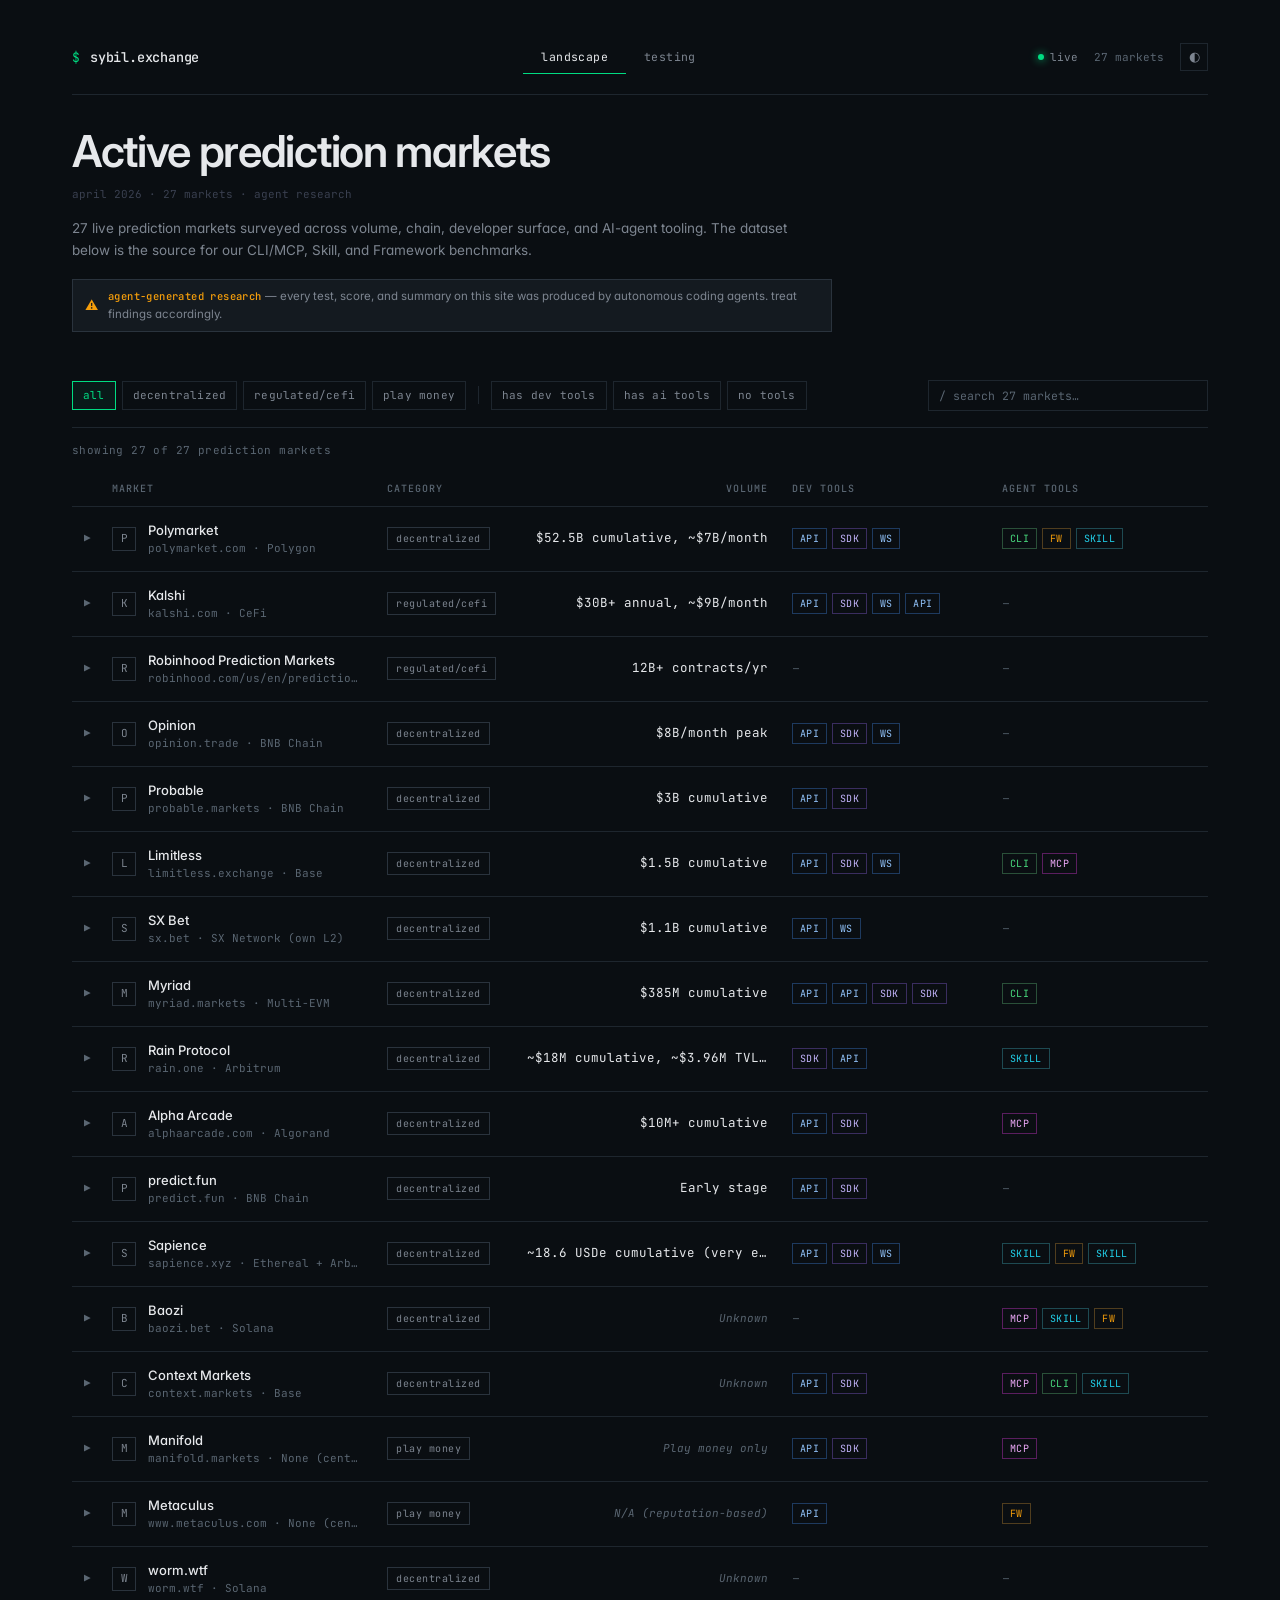
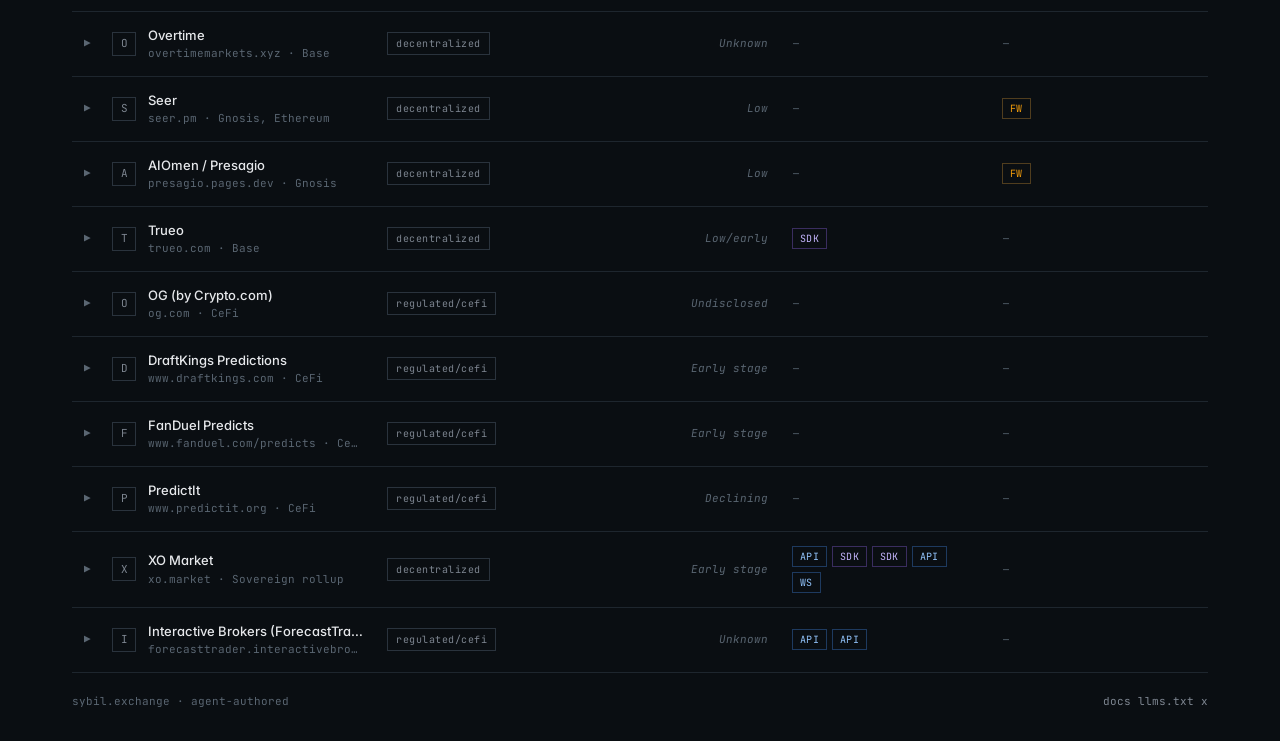
==== commit 8e9d9623: "index.html: meta tags, semantic <main>, anchor nav, noscript fallback Agent accessibility phase B: -" ====
--- a/index.html
+++ b/index.html
@@ -13,7 +13,34 @@
     }
   })();
 </script>
-<title>Prediction Markets Landscape</title>
+<title>Sybil PM Landscape — 27 prediction markets benchmarked for AI agent access</title>
+<meta name="description" content="Research dashboard benchmarking how accessible 27 prediction markets are to autonomous AI trading agents. Four independent benchmarks: agent accessibility, CLI/MCP, skill, and framework — all run by autonomous coding agents.">
+<meta name="robots" content="index, follow">
+<link rel="canonical" href="https://pm-landscape.vercel.app/">
+<meta property="og:title" content="Sybil PM Landscape">
+<meta property="og:description" content="27 prediction markets benchmarked for AI agent accessibility. Four independent tests run by autonomous coding agents.">
+<meta property="og:url" content="https://pm-landscape.vercel.app/">
+<meta property="og:type" content="website">
+<meta property="og:site_name" content="Sybil">
+<meta name="twitter:card" content="summary">
+<meta name="twitter:title" content="Sybil PM Landscape">
+<meta name="twitter:description" content="27 prediction markets benchmarked for AI agent accessibility.">
+<script type="application/ld+json">
+{
+  "@context": "https://schema.org",
+  "@type": "Dataset",
+  "name": "Sybil PM Landscape",
+  "description": "Research dataset benchmarking 27 prediction markets across four dimensions of agent readiness: agent accessibility, CLI/MCP surface, skill format, and framework maturity.",
+  "url": "https://pm-landscape.vercel.app/",
+  "creator": {"@type": "Organization", "name": "Sybil", "url": "https://sybil.exchange"},
+  "temporalCoverage": "2026-04",
+  "distribution": [
+    {"@type": "DataDownload", "encodingFormat": "application/json", "contentUrl": "https://pm-landscape.vercel.app/data/pms.json", "name": "Prediction Markets"},
+    {"@type": "DataDownload", "encodingFormat": "application/json", "contentUrl": "https://pm-landscape.vercel.app/data/accessibility.json", "name": "Agent Accessibility Scores"},
+    {"@type": "DataDownload", "encodingFormat": "application/json", "contentUrl": "https://pm-landscape.vercel.app/data/tests.json", "name": "Benchmark Results"}
+  ]
+}
+</script>
 <link rel="preconnect" href="https://fonts.googleapis.com">
 <link rel="preconnect" href="https://fonts.gstatic.com" crossorigin>
 <link href="https://fonts.googleapis.com/css2?family=Inter:wght@400;500;600;700&family=JetBrains+Mono:wght@400;500;600&display=swap" rel="stylesheet">
@@ -35,8 +62,8 @@
       <span class="t-brand-name mono">sybil.exchange</span>
     </a>
     <nav class="t-tabs">
-      <button class="t-tab active" data-view="landscape">Landscape</button>
-      <button class="t-tab" data-view="testing">Testing</button>
+      <a class="t-tab active" data-view="landscape" href="#/landscape">Landscape</a>
+      <a class="t-tab" data-view="testing" href="#/testing">Testing</a>
     </nav>
     <div class="t-topbar-right">
       <span class="t-live mono"><span class="t-live-dot"></span>live</span>
@@ -44,6 +71,44 @@
       <button class="t-theme-btn" data-theme-toggle title="Toggle theme"><span class="mono" data-theme-icon>◐</span></button>
     </div>
   </header>
+
+<main>
+
+<noscript>
+  <section class="t-nojs" aria-label="Dataset fallback">
+    <h2>27 Prediction Markets (no-JavaScript fallback)</h2>
+    <p>This dashboard renders client-side. The list below is a static fallback for agents and crawlers without JavaScript. For the full JSON dataset, see <a href="./llms.txt">llms.txt</a>, <a href="./docs.html">docs</a>, or fetch <a href="./data/pms.json">/data/pms.json</a> directly.</p>
+    <ul>
+        <li><a href="https://polymarket.com">Polymarket</a> — Decentralized · Polygon · $52.5B cumulative, ~$7B/month</li>
+        <li><a href="https://kalshi.com">Kalshi</a> — Regulated/CeFi · CeFi · $30B+ annual, ~$9B/month</li>
+        <li><a href="https://limitless.exchange">Limitless</a> — Decentralized · Base · $1.5B cumulative</li>
+        <li><a href="https://opinion.trade">Opinion</a> — Decentralized · BNB Chain · $8B/month peak</li>
+        <li><a href="https://myriad.markets">Myriad</a> — Decentralized · Multi-EVM · $385M cumulative</li>
+        <li><a href="https://sx.bet">SX Bet</a> — Decentralized · SX Network · $1.1B cumulative</li>
+        <li><a href="https://sapience.xyz">Sapience</a> — Decentralized · Ethereal + Arbitrum · ~18.6 USDe cumulative (very early)</li>
+        <li><a href="https://baozi.bet">Baozi</a> — Decentralized · Solana · Unknown</li>
+        <li><a href="https://context.markets">Context Markets</a> — Decentralized · Base · Unknown</li>
+        <li><a href="https://predict.fun">predict.fun</a> — Decentralized · BNB Chain · Early stage</li>
+        <li><a href="https://manifold.markets">Manifold</a> — Play Money · None · Play money only</li>
+        <li><a href="https://www.metaculus.com">Metaculus</a> — Play Money · None · N/A (reputation-based)</li>
+        <li><a href="https://worm.wtf">worm.wtf</a> — Decentralized · Solana · Unknown</li>
+        <li><a href="https://overtimemarkets.xyz">Overtime</a> — Decentralized · Base · Unknown</li>
+        <li><a href="https://seer.pm">Seer</a> — Decentralized · Gnosis · Low</li>
+        <li><a href="https://presagio.pages.dev">AIOmen / Presagio</a> — Decentralized · Gnosis · Low</li>
+        <li><a href="https://rain.one">Rain Protocol</a> — Decentralized · Arbitrum · ~$18M cumulative, ~$3.96M TVL, ~30K users</li>
+        <li><a href="https://probable.markets">Probable</a> — Decentralized · BNB Chain · $3B cumulative</li>
+        <li><a href="https://alphaarcade.com">Alpha Arcade</a> — Decentralized · Algorand · $10M+ cumulative</li>
+        <li><a href="https://trueo.com">Trueo</a> — Decentralized · Base · Low/early</li>
+        <li><a href="https://robinhood.com/us/en/prediction-markets/">Robinhood Prediction Markets</a> — Regulated/CeFi · CeFi · 12B+ contracts/yr</li>
+        <li><a href="https://og.com">OG (by Crypto.com)</a> — Regulated/CeFi · CeFi · Undisclosed</li>
+        <li><a href="https://www.draftkings.com">DraftKings Predictions</a> — Regulated/CeFi · CeFi · Early stage</li>
+        <li><a href="https://www.fanduel.com/predicts">FanDuel Predicts</a> — Regulated/CeFi · CeFi · Early stage</li>
+        <li><a href="https://www.predictit.org">PredictIt</a> — Regulated/CeFi · CeFi · Declining</li>
+        <li><a href="https://xo.market">XO Market</a> — Decentralized · Sovereign rollup · Early stage</li>
+        <li><a href="https://forecasttrader.interactivebrokers.com">Interactive Brokers (ForecastTrader)</a> — Regulated/CeFi · CeFi · Unknown</li>
+    </ul>
+  </section>
+</noscript>
 
 <section class="t-hero" id="landscapeHero">
   <h1 class="t-hero-headline">Active prediction markets</h1>
@@ -120,9 +185,13 @@
     </div>
   </div>
 
+</main>
+
 <footer class="t-footer mono">
   <div class="t-footer-left">sybil.exchange · agent-authored</div>
   <div class="t-footer-right">
+    <a href="./docs.html">docs</a>
+    <a href="./llms.txt">llms.txt</a>
     <a href="https://x.com/sybil_pm" target="_blank">x</a>
   </div>
 </footer>
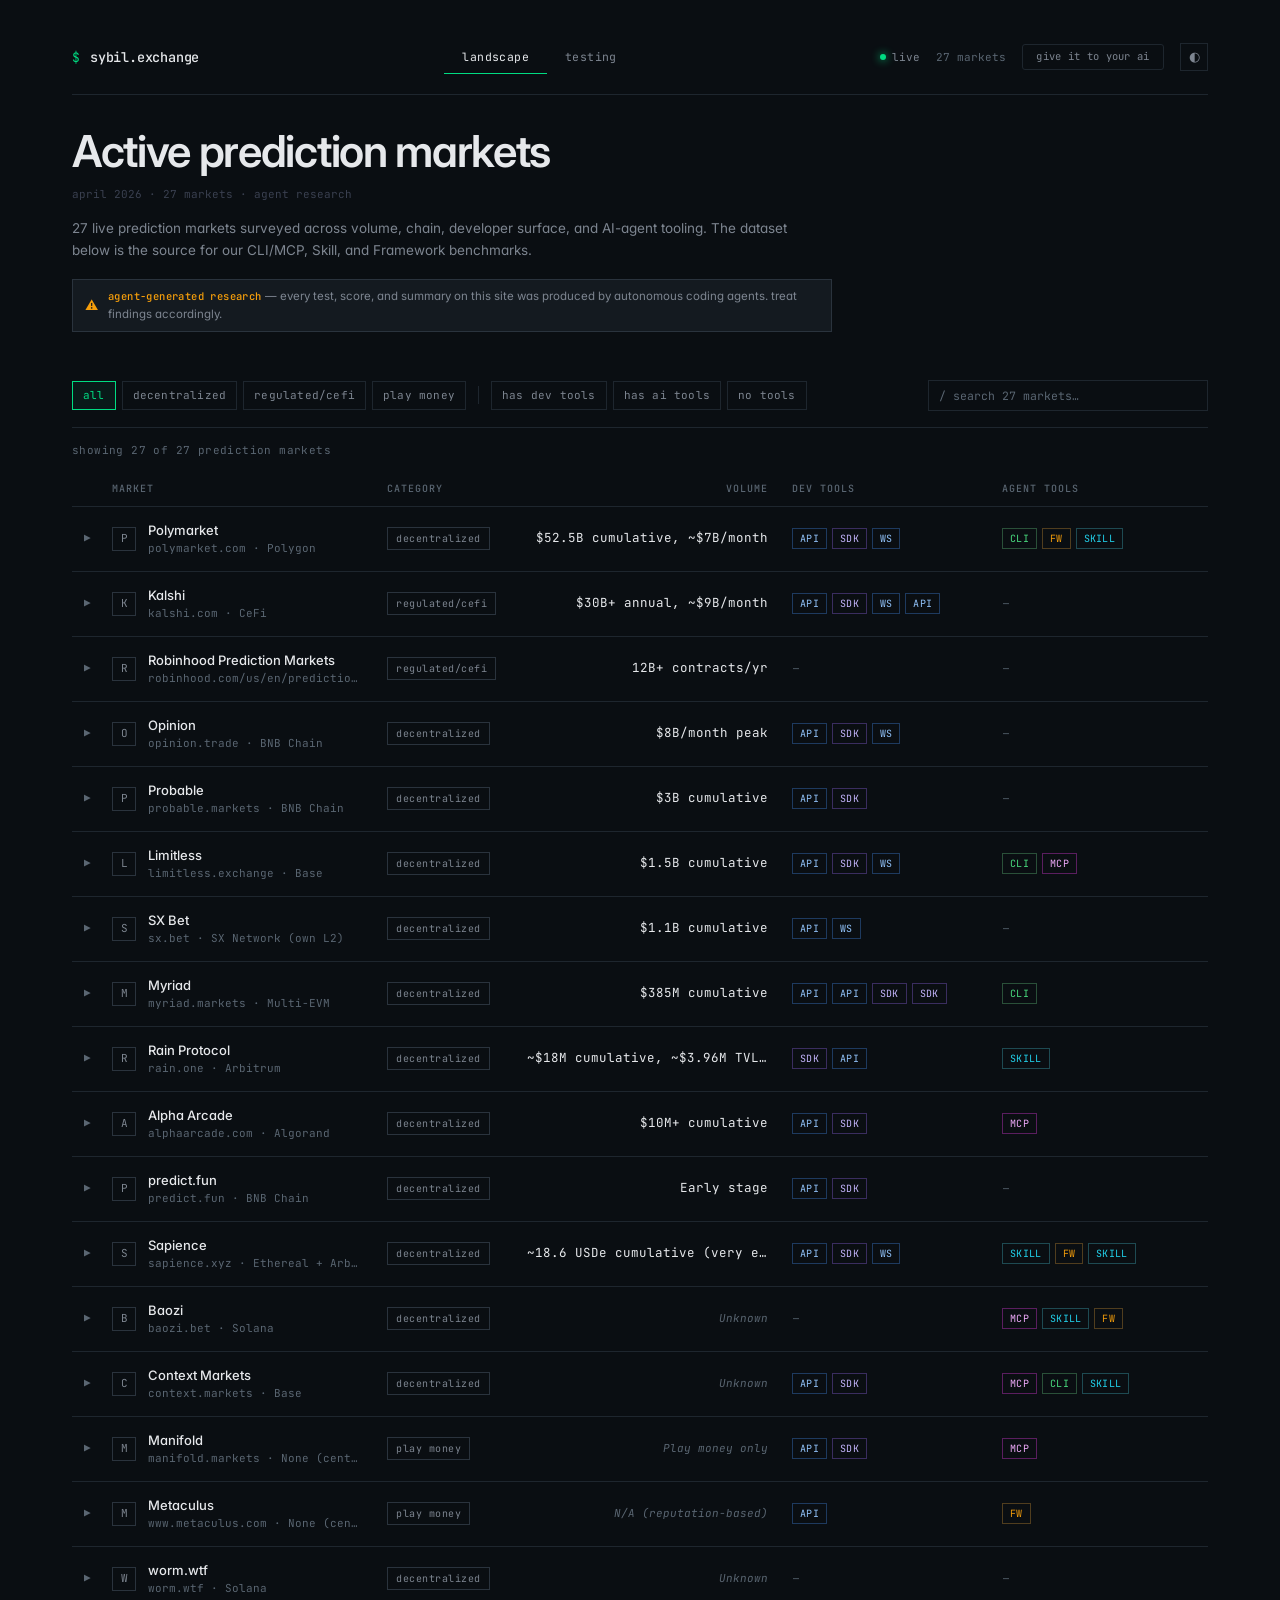
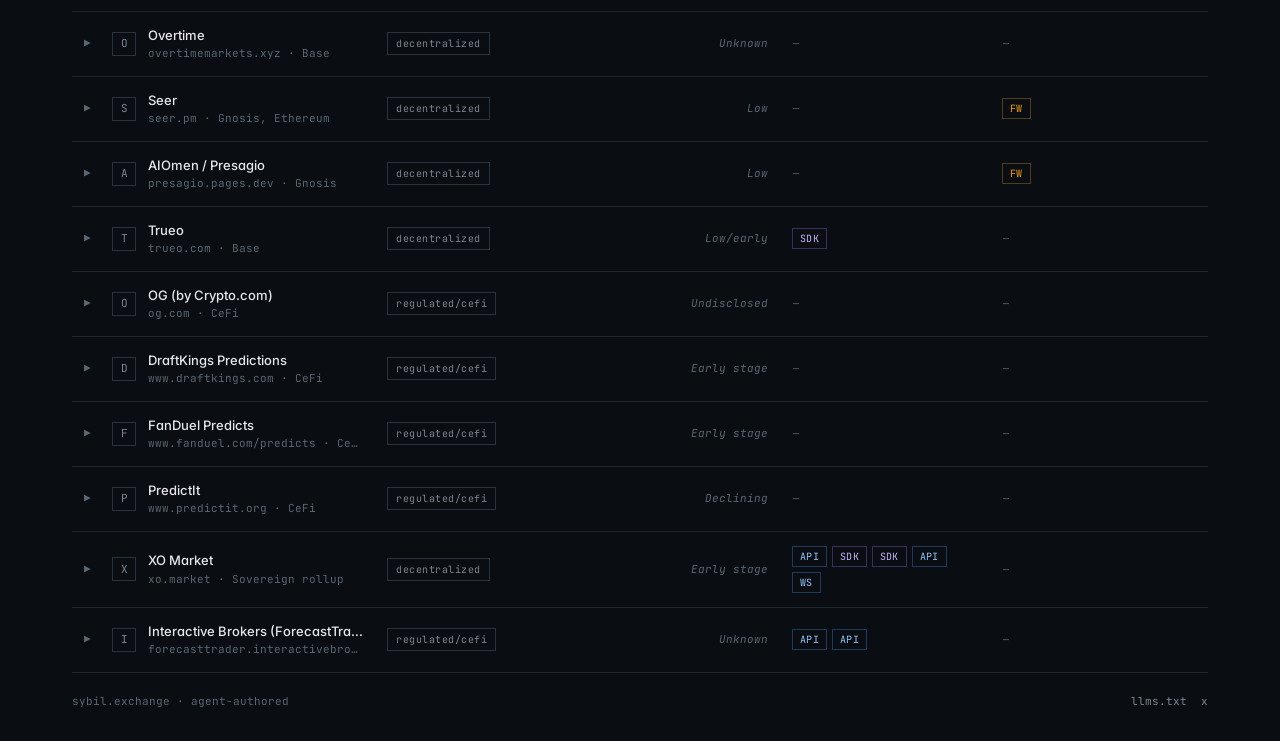
==== commit e3e1e577: "Add 'give it to your AI' button; remove docs.html; drop Vercel URLs - New assets/js/ai-copy.js: topb" ====
--- a/index.html
+++ b/index.html
@@ -16,10 +16,9 @@
 <title>Sybil PM Landscape — 27 prediction markets benchmarked for AI agent access</title>
 <meta name="description" content="Research dashboard benchmarking how accessible 27 prediction markets are to autonomous AI trading agents. Four independent benchmarks: agent accessibility, CLI/MCP, skill, and framework — all run by autonomous coding agents.">
 <meta name="robots" content="index, follow">
-<link rel="canonical" href="https://pm-landscape.vercel.app/">
+<!-- TODO: restore canonical/og:url/JSON-LD with production origin once domain is decided. -->
 <meta property="og:title" content="Sybil PM Landscape">
 <meta property="og:description" content="27 prediction markets benchmarked for AI agent accessibility. Four independent tests run by autonomous coding agents.">
-<meta property="og:url" content="https://pm-landscape.vercel.app/">
 <meta property="og:type" content="website">
 <meta property="og:site_name" content="Sybil">
 <meta name="twitter:card" content="summary">
@@ -31,13 +30,12 @@
   "@type": "Dataset",
   "name": "Sybil PM Landscape",
   "description": "Research dataset benchmarking 27 prediction markets across four dimensions of agent readiness: agent accessibility, CLI/MCP surface, skill format, and framework maturity.",
-  "url": "https://pm-landscape.vercel.app/",
   "creator": {"@type": "Organization", "name": "Sybil", "url": "https://sybil.exchange"},
   "temporalCoverage": "2026-04",
   "distribution": [
-    {"@type": "DataDownload", "encodingFormat": "application/json", "contentUrl": "https://pm-landscape.vercel.app/data/pms.json", "name": "Prediction Markets"},
-    {"@type": "DataDownload", "encodingFormat": "application/json", "contentUrl": "https://pm-landscape.vercel.app/data/accessibility.json", "name": "Agent Accessibility Scores"},
-    {"@type": "DataDownload", "encodingFormat": "application/json", "contentUrl": "https://pm-landscape.vercel.app/data/tests.json", "name": "Benchmark Results"}
+    {"@type": "DataDownload", "encodingFormat": "application/json", "contentUrl": "/data/pms.json", "name": "Prediction Markets"},
+    {"@type": "DataDownload", "encodingFormat": "application/json", "contentUrl": "/data/accessibility.json", "name": "Agent Accessibility Scores"},
+    {"@type": "DataDownload", "encodingFormat": "application/json", "contentUrl": "/data/tests.json", "name": "Benchmark Results"}
   ]
 }
 </script>
@@ -68,6 +66,7 @@
     <div class="t-topbar-right">
       <span class="t-live mono"><span class="t-live-dot"></span>live</span>
       <span class="t-mcount mono" id="topbarCount">27 markets</span>
+      <button class="t-ai-btn mono" data-ai-copy title="Copy site summary to clipboard for your AI assistant">give it to your AI</button>
       <button class="t-theme-btn" data-theme-toggle title="Toggle theme"><span class="mono" data-theme-icon>◐</span></button>
     </div>
   </header>
@@ -77,7 +76,7 @@
 <noscript>
   <section class="t-nojs" aria-label="Dataset fallback">
     <h2>27 Prediction Markets (no-JavaScript fallback)</h2>
-    <p>This dashboard renders client-side. The list below is a static fallback for agents and crawlers without JavaScript. For the full JSON dataset, see <a href="./llms.txt">llms.txt</a>, <a href="./docs.html">docs</a>, or fetch <a href="./data/pms.json">/data/pms.json</a> directly.</p>
+    <p>This dashboard renders client-side. The list below is a static fallback for agents and crawlers without JavaScript. For the full JSON dataset, see <a href="./llms.txt">llms.txt</a> or fetch <a href="./data/pms.json">/data/pms.json</a> directly.</p>
     <ul>
         <li><a href="https://polymarket.com">Polymarket</a> — Decentralized · Polygon · $52.5B cumulative, ~$7B/month</li>
         <li><a href="https://kalshi.com">Kalshi</a> — Regulated/CeFi · CeFi · $30B+ annual, ~$9B/month</li>
@@ -190,7 +189,6 @@
 <footer class="t-footer mono">
   <div class="t-footer-left">sybil.exchange · agent-authored</div>
   <div class="t-footer-right">
-    <a href="./docs.html">docs</a>
     <a href="./llms.txt">llms.txt</a>
     <a href="https://x.com/sybil_pm" target="_blank">x</a>
   </div>
@@ -198,5 +196,6 @@
 </div>
 </div>
 <script type="module" src="./assets/js/main.js"></script>
+<script type="module" src="./assets/js/ai-copy.js"></script>
 </body>
 </html>
--- a/assets/css/layout.css
+++ b/assets/css/layout.css
@@ -57,6 +57,48 @@
   transition: color 0.1s, border-color 0.1s;
 }
 .t-theme-btn:hover { color: var(--ink); border-color: var(--line-2); }
+
+/* --- AI copy button + toast ------------------------------- */
+.t-ai-btn {
+  font-family: "JetBrains Mono", "IBM Plex Mono", monospace;
+  font-size: 10.5px;
+  color: var(--ink-dim);
+  background: transparent;
+  border: 1px solid var(--line);
+  border-radius: 3px;
+  padding: 4px 10px;
+  cursor: pointer;
+  text-transform: lowercase;
+  letter-spacing: 0.3px;
+  white-space: nowrap;
+  min-width: 142px;
+  text-align: center;
+  transition: color 0.15s, border-color 0.15s;
+}
+.t-ai-btn:hover { color: var(--ink); border-color: var(--line-2); }
+.t-ai-btn.is-copied { color: var(--accent); border-color: color-mix(in srgb, var(--accent) 50%, var(--line)); }
+
+.t-ai-toast {
+  position: fixed;
+  left: 50%;
+  bottom: 28px;
+  transform: translateX(-50%) translateY(20px);
+  font-family: "JetBrains Mono", "IBM Plex Mono", monospace;
+  font-size: 11px;
+  color: var(--ink);
+  background: color-mix(in srgb, var(--accent) 15%, var(--bg-1));
+  border: 1px solid color-mix(in srgb, var(--accent) 40%, transparent);
+  border-radius: 4px;
+  padding: 8px 16px;
+  opacity: 0;
+  pointer-events: none;
+  transition: opacity 0.2s, transform 0.2s;
+  z-index: 1000;
+}
+.t-ai-toast.is-visible {
+  opacity: 1;
+  transform: translateX(-50%) translateY(0);
+}
 /* --- Hero ------------------------------------------------- */
 .t-hero { margin-bottom: 36px; }
 .t-hero-headline {
@@ -111,6 +153,7 @@
   font-size: 11px;
   color: var(--ink-muted);
 }
+.t-footer-right { display: flex; gap: 14px; }
 .t-footer a { color: var(--ink-dim); }
 .t-footer a:hover { color: var(--accent); }
 .t-footer-sep { color: var(--ink-muted); margin: 0 4px; }
--- a/assets/css/responsive.css
+++ b/assets/css/responsive.css
@@ -19,6 +19,7 @@
   .t-tabs { order: 3; flex: 1 0 100%; justify-content: flex-start; }
   .t-topbar-right { gap: 10px; }
   .t-mcount { display: none; }
+  .t-live { display: none; }
 
   .t-hero-headline { font-size: 26px; letter-spacing: -0.6px; }
   .t-hero-sub { font-size: 13px; }
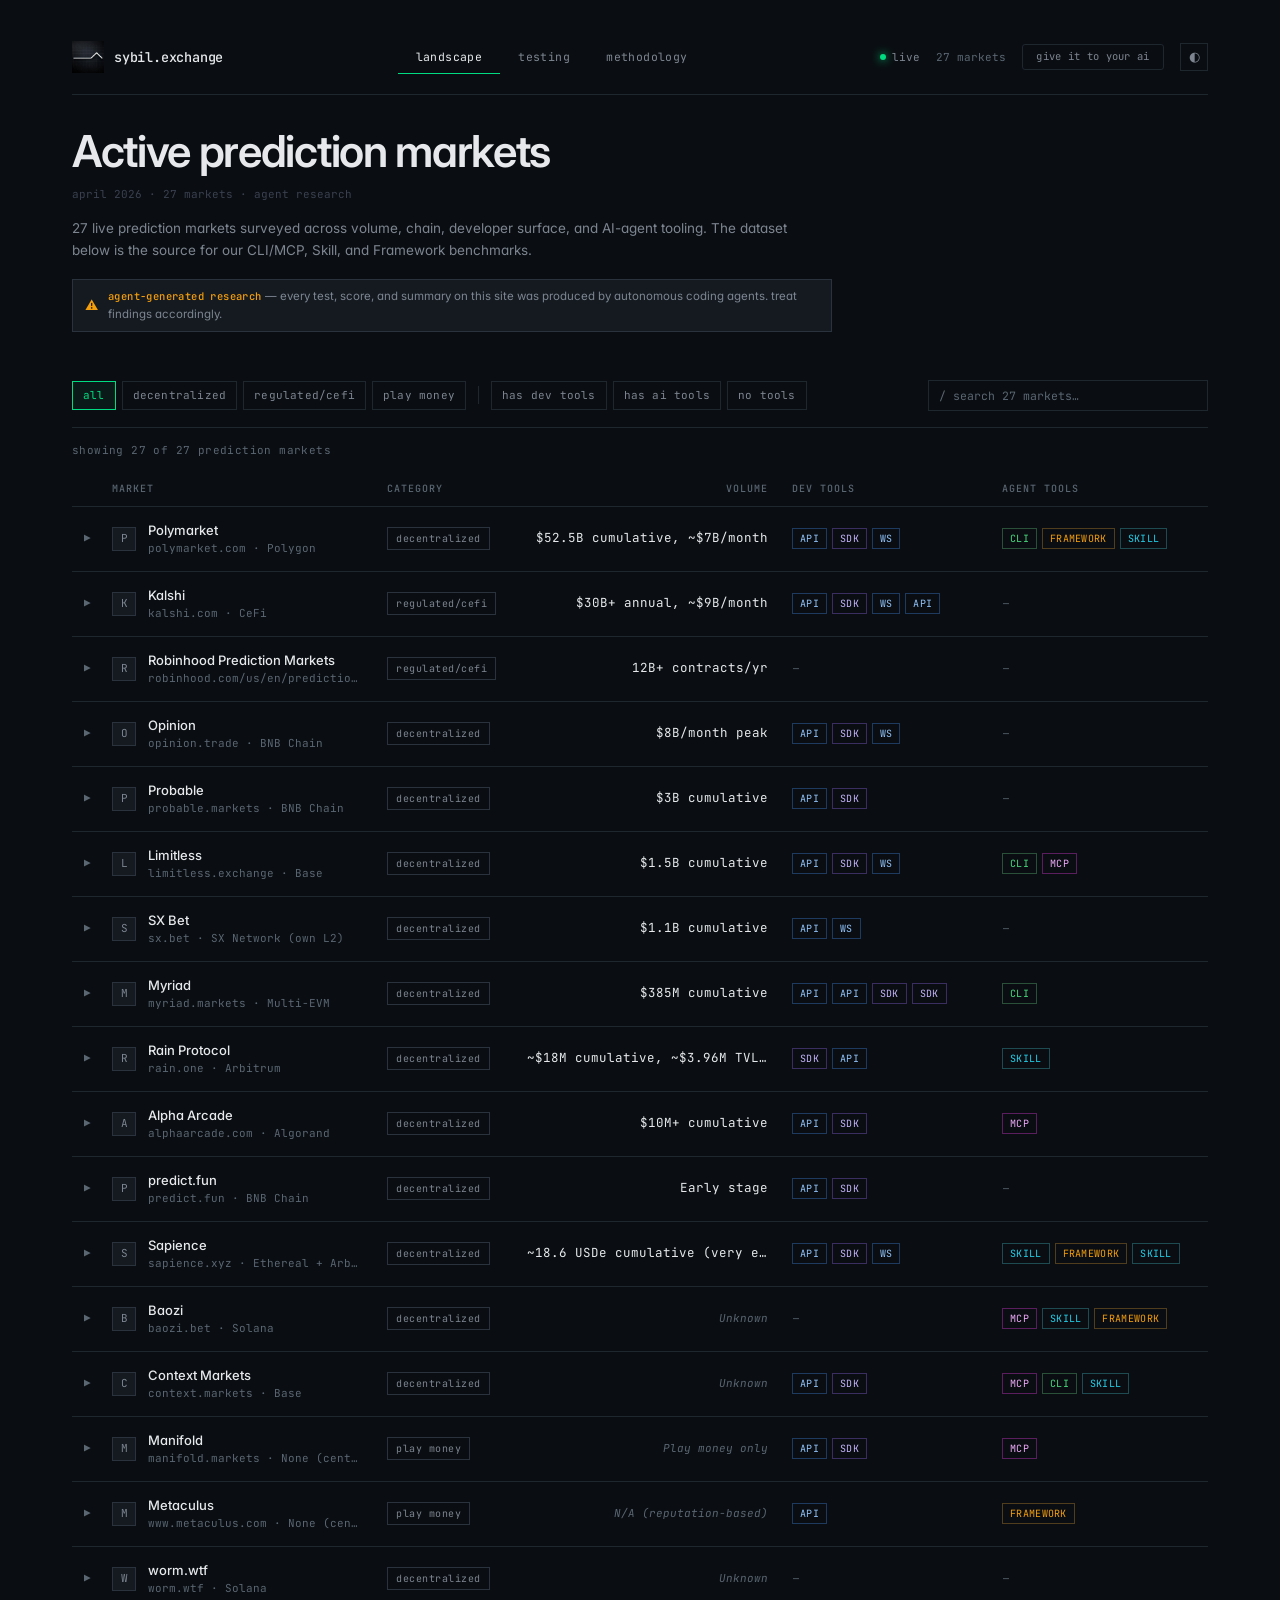
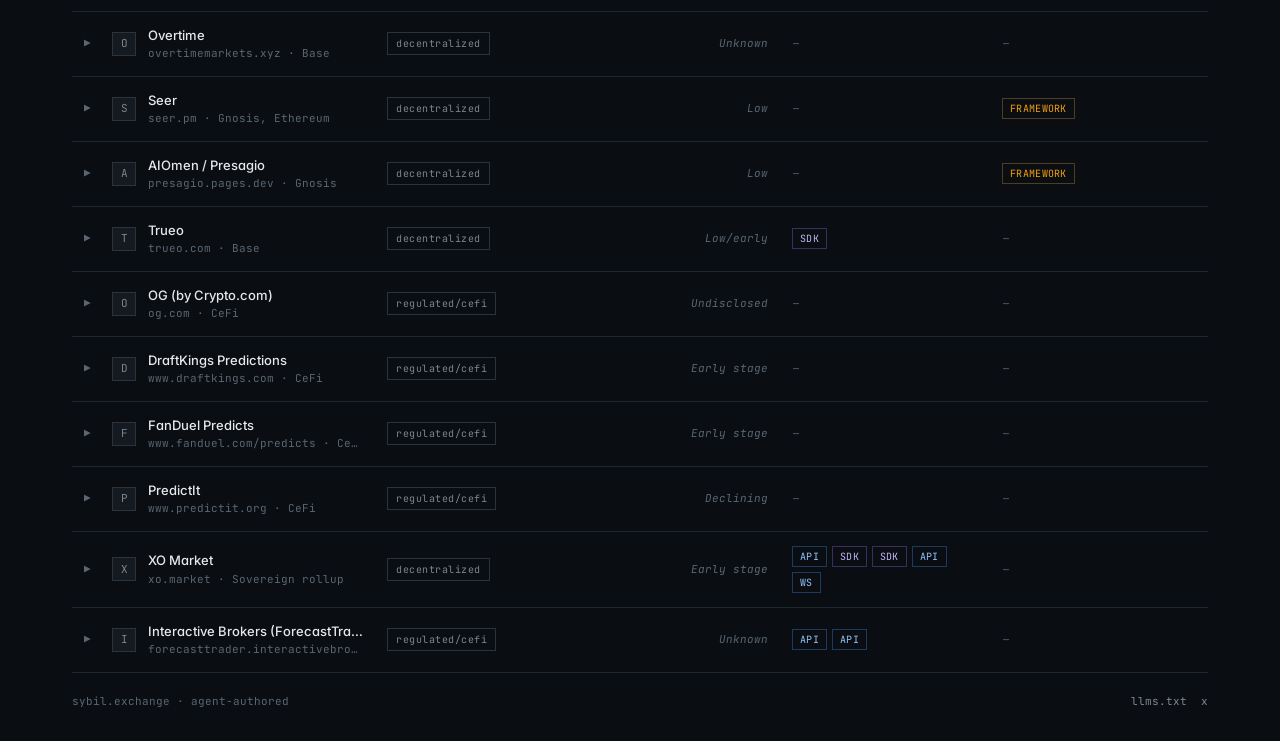
==== commit 4af55f45: "Add Methodology page, PM favicons, brand mark, scrollbar polish - New Methodology view (3rd nav tab)" ====
--- a/index.html
+++ b/index.html
@@ -39,6 +39,8 @@
   ]
 }
 </script>
+<link rel="icon" type="image/png" href="./assets/img/sybil-mark.png">
+<link rel="apple-touch-icon" href="./assets/img/sybil-mark.png">
 <link rel="preconnect" href="https://fonts.googleapis.com">
 <link rel="preconnect" href="https://fonts.gstatic.com" crossorigin>
 <link href="https://fonts.googleapis.com/css2?family=Inter:wght@400;500;600;700&family=JetBrains+Mono:wght@400;500;600&display=swap" rel="stylesheet">
@@ -48,6 +50,7 @@
 <link rel="stylesheet" href="./assets/css/filters.css">
 <link rel="stylesheet" href="./assets/css/table.css">
 <link rel="stylesheet" href="./assets/css/detail.css">
+<link rel="stylesheet" href="./assets/css/methodology.css">
 <link rel="stylesheet" href="./assets/css/responsive.css">
 </head>
 <body>
@@ -56,12 +59,13 @@
 
   <header class="t-topbar">
     <a class="t-brand" href="https://sybil.exchange/" target="_blank" rel="noopener">
-      <span class="t-prompt mono">$</span>
+      <img class="t-brand-logo" src="./assets/img/sybil-mark.png" alt="" width="32" height="32">
       <span class="t-brand-name mono">sybil.exchange</span>
     </a>
     <nav class="t-tabs">
       <a class="t-tab active" data-view="landscape" href="#/landscape">Landscape</a>
       <a class="t-tab" data-view="testing" href="#/testing">Testing</a>
+      <a class="t-tab" data-view="methodology" href="#/methodology">Methodology</a>
     </nav>
     <div class="t-topbar-right">
       <span class="t-live mono"><span class="t-live-dot"></span>live</span>
@@ -109,6 +113,12 @@
   </section>
 </noscript>
 
+<section class="t-hero" id="methodologyHero" style="display:none;">
+  <h1 class="t-hero-headline">How we test prediction markets for AI agents</h1>
+  <div class="t-hero-meta mono">april 2026 · 4 benchmarks · weighted scoring</div>
+  <p class="t-hero-sub">Four benchmarks measuring whether an autonomous agent can install a tool, find a market, place a real trade, and close out the position. The formulas below put a hard floor on tools that fail the buy-and-sell cycle: they cap at D regardless of how well they handle everything else.</p>
+</section>
+
 <section class="t-hero" id="landscapeHero">
   <h1 class="t-hero-headline">Active prediction markets</h1>
   <div class="t-hero-meta mono">april 2026 · 27 markets · agent research</div>
@@ -128,6 +138,11 @@
     <span><strong class="mono">agent-generated research</strong> — every test, score, and summary on this site was produced by autonomous coding agents. treat findings accordingly.</span>
   </div>
 </section>
+
+  <!-- METHODOLOGY VIEW -->
+  <div id="methodologyView">
+    <section class="t-method-section" id="methodFormulas"></section>
+  </div>
 
   <!-- LANDSCAPE VIEW -->
   <div id="landscapeView">
@@ -164,7 +179,6 @@
       <div class="t-filter-spacer"></div>
       <input type="text" class="t-search mono" id="testSearchBox" placeholder="/ search…">
     </div>
-    <div id="testMethodology"></div>
     <div class="t-results-count mono" id="testResultsCount"></div>
     <div class="t-table-wrap">
       <table class="t-table" id="testTable">
--- a/assets/css/layout.css
+++ b/assets/css/layout.css
@@ -10,7 +10,8 @@
   margin-bottom: 32px;
   gap: 24px;
 }
-.t-brand { display: flex; align-items: baseline; gap: 10px; flex: 0 0 auto; }
+.t-brand { display: flex; align-items: center; gap: 10px; flex: 0 0 auto; }
+.t-brand-logo { width: 32px; height: 32px; display: block; flex-shrink: 0; }
 .t-prompt { color: var(--accent); font-size: 13px; }
 .t-brand-name { font-size: 13.5px; color: var(--ink); font-weight: 500; letter-spacing: -0.2px; }
 .t-brand-sep { color: var(--ink-muted); font-size: 12px; }
@@ -193,7 +194,9 @@
 }
 
 /* --- View visibility (fix merged-pages bug) --------------- */
+#methodologyView { display: none; }
 #landscapeView { display: none; }
 #testingView { display: none; }
+#methodologyView.is-active { display: block; }
 #landscapeView.is-active { display: block; }
 #testingView.is-active { display: block; }
--- a/assets/css/table.css
+++ b/assets/css/table.css
@@ -1,5 +1,16 @@
 /* --- Table base ------------------------------------------- */
-.t-table-wrap { overflow-x: auto; }
+.t-table-wrap {
+  overflow-x: auto;
+  scrollbar-width: thin;
+  scrollbar-color: var(--line-2) transparent;
+}
+.t-table-wrap::-webkit-scrollbar { height: 8px; width: 8px; }
+.t-table-wrap::-webkit-scrollbar-track { background: transparent; }
+.t-table-wrap::-webkit-scrollbar-thumb {
+  background: var(--line-2);
+  border-radius: 4px;
+}
+.t-table-wrap::-webkit-scrollbar-thumb:hover { background: var(--ink-muted); }
 .t-table { font-size: 12.5px; }
 .t-table thead th {
   font-family: "JetBrains Mono", "IBM Plex Mono", monospace;
@@ -21,9 +32,10 @@
 .t-table tbody tr {
   border-bottom: 1px solid var(--line);
   transition: background 0.08s;
-  cursor: pointer;
 }
-.t-table tbody tr:hover { background: var(--bg-1); }
+.t-table tbody tr.t-row { cursor: pointer; }
+.t-table tbody tr.t-row:hover { background: var(--bg-1); }
+.t-table tbody tr.t-detail { cursor: default; }
 .t-table tbody td { padding: 14px 12px; vertical-align: middle; }
 .t-chev {
   width: 22px;
@@ -37,12 +49,25 @@
 .t-pm-glyph {
   width: 24px; height: 24px;
   border: 1px solid var(--line-2);
-  font-family: "JetBrains Mono", "IBM Plex Mono", monospace;
-  font-size: 11px;
   display: grid;
   place-items: center;
   color: var(--ink-dim);
   flex-shrink: 0;
+  position: relative;
+  overflow: hidden;
+  background: var(--bg-1);
+}
+.t-pm-glyph-letter {
+  font-family: "JetBrains Mono", "IBM Plex Mono", monospace;
+  font-size: 11px;
+}
+.t-pm-glyph-img {
+  position: absolute;
+  inset: 0;
+  width: 100%;
+  height: 100%;
+  object-fit: contain;
+  background: var(--bg-1);
 }
 .t-pm-name { font-weight: 500; color: var(--ink); font-size: 13px; }
 .t-pm-meta { font-family: "JetBrains Mono", "IBM Plex Mono", monospace; font-size: 11px; color: var(--ink-muted); }
--- a/assets/css/methodology.css
+++ b/assets/css/methodology.css
@@ -0,0 +1,271 @@
+/* ============================================================
+ * Methodology page — terminal-density research document
+ * Renders per-test formula descriptions with a consistent
+ * label-on-left / body-on-right callout layout.
+ * ============================================================ */
+
+.t-method-section { margin-bottom: 36px; }
+.t-method-section + .t-method-section { margin-top: 12px; }
+
+/* --- Per-test method block ------------------------------------------ */
+.t-mp-block {
+  padding: 36px 0 32px;
+  border-top: 1px solid var(--line);
+}
+.t-mp-block:first-of-type { border-top: 0; padding-top: 12px; }
+
+/* Section title: prominent, with a green accent bar */
+.t-mp-h {
+  font-family: "Inter", -apple-system, BlinkMacSystemFont, "SF Pro Text", "Segoe UI", sans-serif;
+  font-size: 30px;
+  font-weight: 700;
+  letter-spacing: -0.025em;
+  color: var(--ink);
+  margin: 0 0 12px;
+  position: relative;
+  padding-left: 18px;
+}
+.t-mp-h::before {
+  content: '';
+  position: absolute;
+  left: 0;
+  top: 8px;
+  bottom: 9px;
+  width: 4px;
+  background: var(--accent);
+}
+.t-mp-lede {
+  font-size: 13.5px;
+  color: var(--ink-dim);
+  line-height: 1.65;
+  max-width: 702px;
+  margin: 0 0 24px 18px;
+}
+
+/* --- Tiers: stacked full-width, items inside auto-fit grid ----------- */
+.t-mp-rules {
+  display: flex;
+  flex-direction: column;
+  gap: 12px;
+  margin-bottom: 18px;
+}
+
+.t-mp-rule {
+  border: 1px solid var(--line);
+  background: var(--bg-1);
+  padding: 14px 18px 16px;
+}
+.t-mp-rule-head {
+  display: flex;
+  align-items: baseline;
+  justify-content: space-between;
+  gap: 12px;
+  margin-bottom: 12px;
+  padding-bottom: 10px;
+  border-bottom: 1px solid var(--line);
+}
+.t-mp-rule-tier {
+  font-family: "JetBrains Mono", "IBM Plex Mono", monospace;
+  font-size: 10.5px;
+  text-transform: uppercase;
+  letter-spacing: 1.2px;
+  color: var(--ink);
+}
+.t-mp-rule-pts {
+  font-size: 10.5px;
+  color: var(--accent);
+  letter-spacing: 0.3px;
+}
+.t-mp-rule-list {
+  list-style: none;
+  margin: 0;
+  padding: 0;
+  display: grid;
+  grid-template-columns: repeat(auto-fit, minmax(300px, 1fr));
+  column-gap: 28px;
+  row-gap: 4px;
+}
+.t-mp-rule-list li {
+  display: block;
+  padding: 6px 0;
+  font-size: 12px;
+  color: var(--ink-dim);
+}
+.t-mp-rule-name {
+  color: var(--ink);
+  font-size: 12.5px;
+  font-weight: 500;
+  display: block;
+}
+.t-mp-rule-why {
+  color: var(--ink-muted);
+  font-size: 11px;
+  margin-top: 3px;
+  line-height: 1.5;
+  display: block;
+}
+.t-mp-rule-sub {
+  color: var(--ink-muted);
+  font-size: 11px;
+  line-height: 1.55;
+  font-family: "JetBrains Mono", "IBM Plex Mono", monospace;
+  letter-spacing: 0.1px;
+  margin-top: 6px;
+}
+
+/* --- Callouts: floor / buckets / why use a 2-col label+body grid ----- */
+.t-mp-floor,
+.t-mp-buckets,
+.t-mp-why {
+  display: grid;
+  grid-template-columns: 200px minmax(0, 1fr);
+  gap: 32px;
+  align-items: start;
+  border-left: 2px solid var(--line-2);
+  padding: 14px 18px 16px;
+  margin-bottom: 14px;
+  background: var(--bg-1);
+}
+.t-mp-why { border-left-color: color-mix(in srgb, var(--accent) 60%, var(--line)); }
+
+.t-mp-floor-h {
+  font-family: "JetBrains Mono", "IBM Plex Mono", monospace;
+  font-size: 10px;
+  color: var(--ink-muted);
+  text-transform: lowercase;
+  letter-spacing: 0.4px;
+  margin: 2px 0 0;
+  padding-top: 1px;
+}
+
+/* --- Floor / grade-adjustment list: parent-grid for column alignment --- */
+.t-mp-floor-list {
+  display: grid;
+  grid-template-columns: minmax(0, 1fr) auto auto;
+  column-gap: 18px;
+  list-style: none;
+  margin: 0;
+  padding: 0;
+}
+.t-mp-floor-list > li { display: contents; }
+.t-mp-floor-when {
+  font-size: 12.5px;
+  color: var(--ink);
+  align-self: baseline;
+  padding-top: 1px;
+}
+.t-mp-floor-arrow {
+  color: var(--ink-muted);
+  font-size: 11px;
+  align-self: baseline;
+  padding-top: 1px;
+}
+.t-mp-floor-cap {
+  font-family: "JetBrains Mono", "IBM Plex Mono", monospace;
+  font-size: 11px;
+  color: var(--accent);
+  letter-spacing: 0.3px;
+  align-self: baseline;
+  padding-top: 1px;
+  white-space: nowrap;
+}
+.t-mp-floor-reason {
+  grid-column: 1 / -1;
+  font-size: 11.5px;
+  color: var(--ink-muted);
+  line-height: 1.55;
+  margin: 4px 0 14px;
+}
+.t-mp-floor-list > li:last-child .t-mp-floor-reason { margin-bottom: 0; }
+
+/* --- Bucket list: parent-grid so chip and range columns align across rows --- */
+.t-mp-bucket-list {
+  display: grid;
+  grid-template-columns: max-content max-content 1fr;
+  column-gap: 16px;
+  row-gap: 10px;
+  align-items: center;
+  list-style: none;
+  margin: 0;
+  padding: 0;
+}
+.t-mp-bucket-list > li { display: contents; }
+.t-mp-bucket-range {
+  font-size: 11px;
+  color: var(--ink-muted);
+}
+.t-mp-bucket-label {
+  color: var(--ink);
+  font-size: 12.5px;
+}
+
+/* --- Type qualifier list: parent-grid + uniform badge width ---------- */
+.t-mp-tag-list {
+  display: grid;
+  grid-template-columns: max-content 1fr;
+  column-gap: 18px;
+  list-style: none;
+  margin: 0;
+  padding: 0;
+}
+.t-mp-tag-list > li { display: contents; }
+.t-mp-tag-list .t-mp-floor-reason {
+  font-size: 11.5px;
+  color: var(--ink-muted);
+  line-height: 1.55;
+  margin: 5px 0 14px;
+  grid-column: auto;
+  align-self: baseline;
+}
+.t-mp-tag-list > li:last-child .t-mp-floor-reason { margin-bottom: 0; }
+
+.t-mp-tag {
+  display: inline-block;
+  min-width: 150px;
+  text-align: center;
+  font-family: "JetBrains Mono", "IBM Plex Mono", monospace;
+  font-size: 10px;
+  color: var(--ink);
+  background: var(--bg-2);
+  border: 1px solid var(--line);
+  padding: 4px 10px;
+  letter-spacing: 0.4px;
+  text-transform: lowercase;
+  align-self: start;
+}
+
+/* --- Why callout body fills its column ------------------------------- */
+.t-mp-why p {
+  font-size: 12.5px;
+  color: var(--ink-dim);
+  line-height: 1.7;
+  margin: 0;
+  max-width: none;
+}
+
+/* --- Mobile / narrow ------------------------------------------------- */
+@media (max-width: 720px) {
+  .t-mp-h { font-size: 24px; padding-left: 14px; }
+  .t-mp-h::before { width: 3px; }
+  .t-mp-lede { font-size: 12.5px; margin-left: 14px; }
+  .t-mp-rules { gap: 10px; }
+  .t-mp-rule { padding: 12px 14px 14px; }
+  .t-mp-rule-list {
+    grid-template-columns: 1fr;
+    column-gap: 0;
+  }
+
+  .t-mp-floor,
+  .t-mp-buckets,
+  .t-mp-why {
+    grid-template-columns: 1fr;
+    gap: 8px;
+  }
+  .t-mp-floor-list { grid-template-columns: 1fr; }
+  .t-mp-floor-list .t-mp-floor-arrow,
+  .t-mp-floor-list .t-mp-floor-cap {
+    grid-column: 1;
+  }
+  .t-mp-bucket-list { row-gap: 8px; }
+  .t-mp-tag-list { grid-template-columns: 1fr; }
+}
--- a/assets/css/responsive.css
+++ b/assets/css/responsive.css
@@ -29,7 +29,16 @@
   .t-stat:last-child { border-bottom: 0; }
 
   .t-filters { padding: 10px 0 12px; gap: 6px; }
-  .t-filter-group { overflow-x: auto; flex-wrap: nowrap; padding-bottom: 4px; }
+  .t-filter-group {
+    overflow-x: auto;
+    flex-wrap: nowrap;
+    padding-bottom: 4px;
+    scrollbar-width: thin;
+    scrollbar-color: var(--line-2) transparent;
+  }
+  .t-filter-group::-webkit-scrollbar { height: 6px; }
+  .t-filter-group::-webkit-scrollbar-track { background: transparent; }
+  .t-filter-group::-webkit-scrollbar-thumb { background: var(--line-2); border-radius: 3px; }
   .t-filter-sep { display: none; }
   .t-search { flex: 1 0 100%; margin-top: 6px; }
 
@@ -61,15 +70,32 @@
   }
   .t-table tbody tr.t-row td:last-child { margin-bottom: 0; }
 
-  /* Detail row in card mode */
-  .t-detail.open { display: block; }
-  .t-detail td { padding: 0; border: 0; background: transparent; }
-  .t-detail-inner {
+  /* Detail row in card mode — merged with the row above into one cohesive card */
+  .t-table tbody tr.t-row.expanded {
+    background: var(--bg-1);
+    margin-bottom: 0;
+    border-bottom-color: transparent;
+  }
+  .t-table tbody tr.t-detail { -webkit-tap-highlight-color: transparent; }
+  .t-table tbody tr.t-detail.open {
+    display: block;
+    background: var(--bg-1);
+    border: 1px solid var(--line);
+    border-top: 0;
+    margin-bottom: 12px;
+    padding: 0 14px 14px;
+  }
+  .t-table tbody tr.t-detail.open td {
+    padding: 0;
+    border: 0;
+    background: transparent;
+  }
+  .t-table tbody tr.t-detail.open .t-detail-inner {
     padding: 14px 0 0;
+    margin: 0;
+    border-top: 1px solid var(--line);
     grid-template-columns: 1fr !important;
     gap: 16px;
-    border-top: 1px solid var(--line);
-    margin-top: 12px;
   }
   .t-detail-tools-grid { grid-template-columns: 1fr; }
 
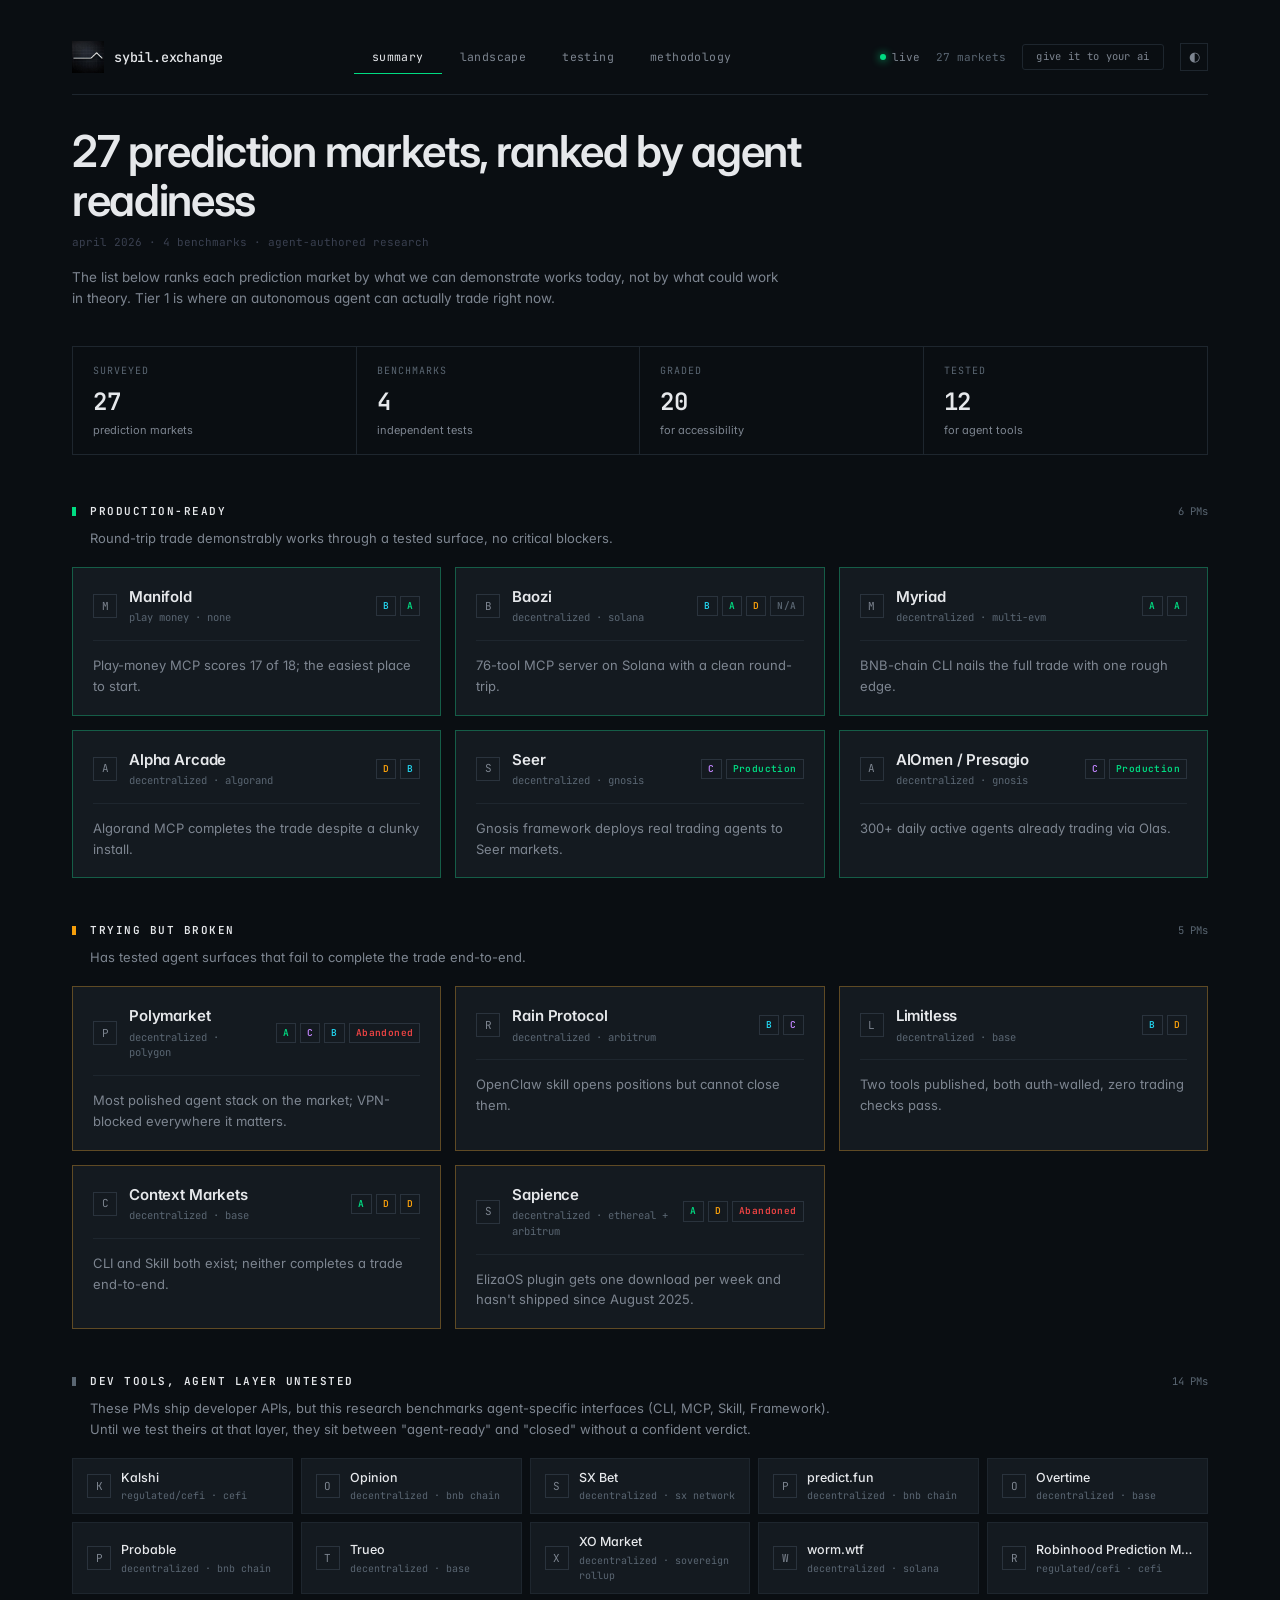
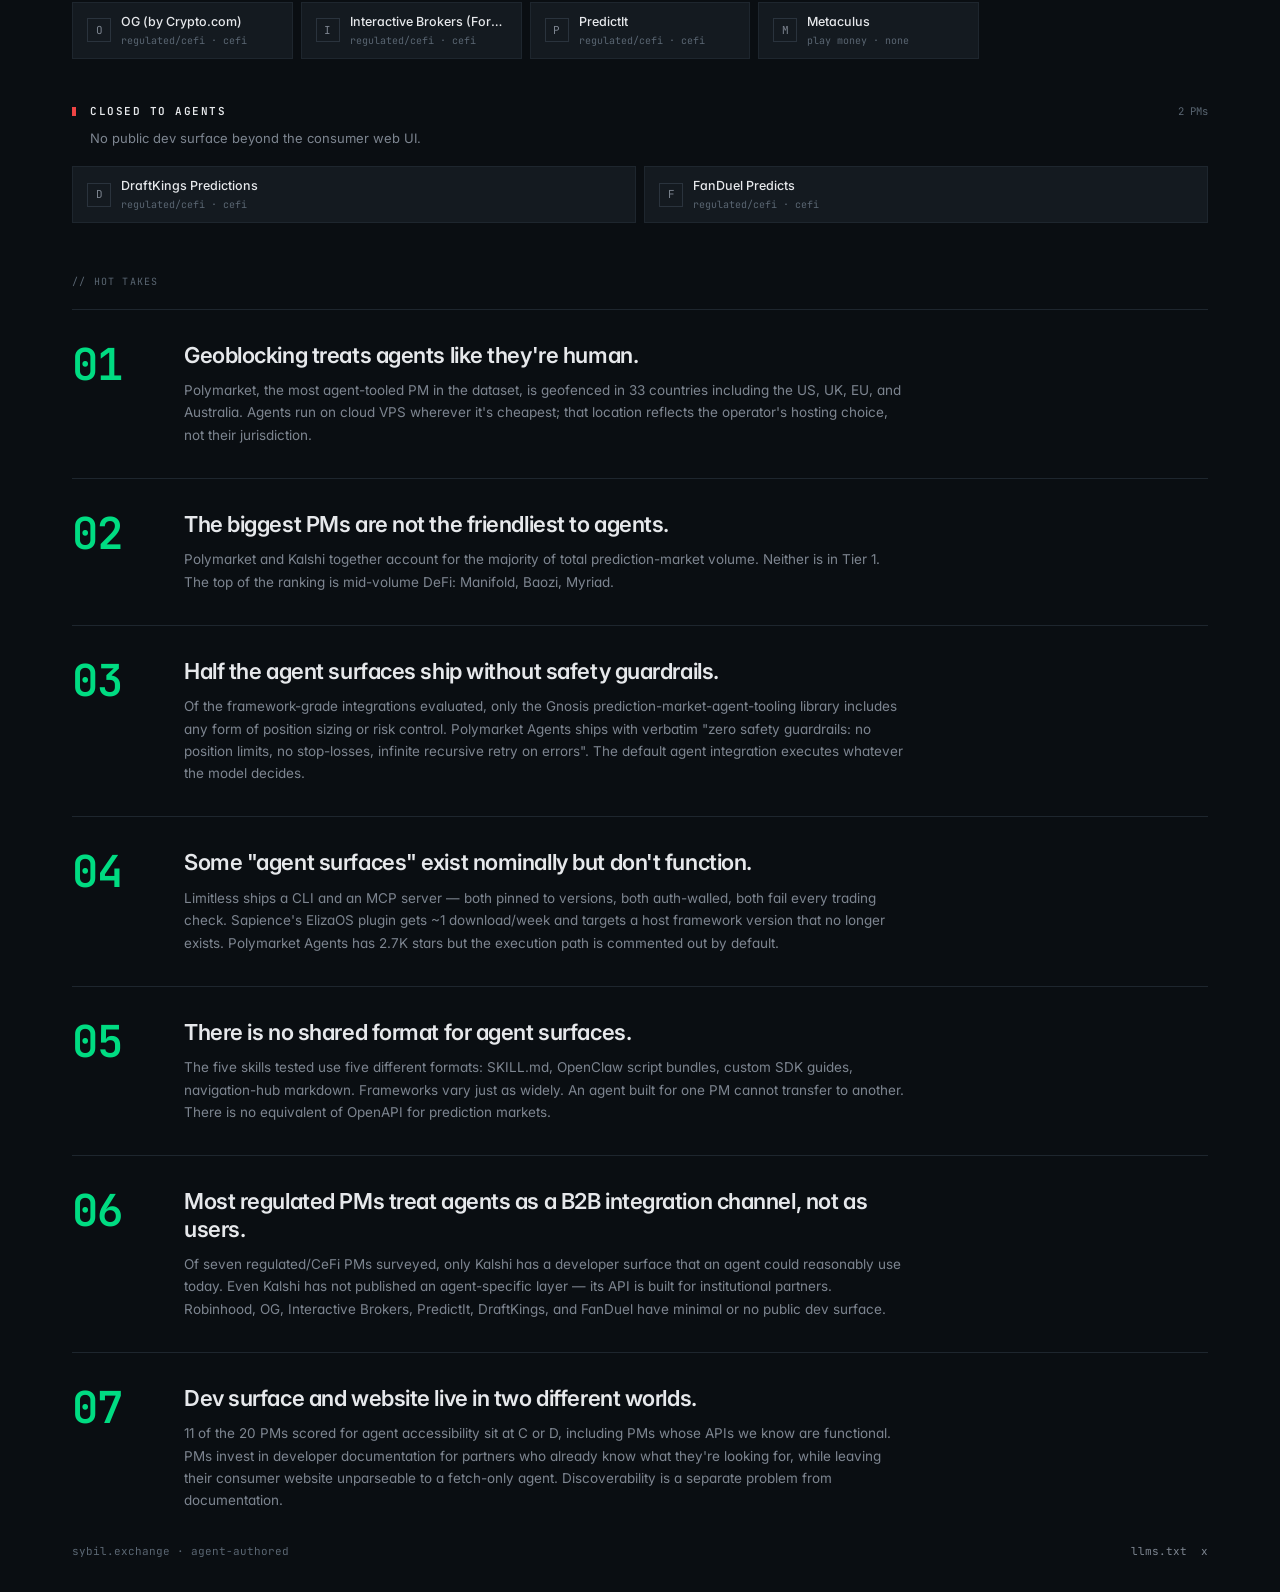
==== commit 72a6cfd2: "Add Summary page as new 1st tab The summary page is the entry point for the research: 4-tier ranked " ====
--- a/index.html
+++ b/index.html
@@ -51,6 +51,7 @@
 <link rel="stylesheet" href="./assets/css/table.css">
 <link rel="stylesheet" href="./assets/css/detail.css">
 <link rel="stylesheet" href="./assets/css/methodology.css">
+<link rel="stylesheet" href="./assets/css/summary.css">
 <link rel="stylesheet" href="./assets/css/responsive.css">
 </head>
 <body>
@@ -63,7 +64,8 @@
       <span class="t-brand-name mono">sybil.exchange</span>
     </a>
     <nav class="t-tabs">
-      <a class="t-tab active" data-view="landscape" href="#/landscape">Landscape</a>
+      <a class="t-tab active" data-view="summary" href="#/summary">Summary</a>
+      <a class="t-tab" data-view="landscape" href="#/landscape">Landscape</a>
       <a class="t-tab" data-view="testing" href="#/testing">Testing</a>
       <a class="t-tab" data-view="methodology" href="#/methodology">Methodology</a>
     </nav>
@@ -113,13 +115,19 @@
   </section>
 </noscript>
 
+<section class="t-hero" id="summaryHero">
+  <h1 class="t-hero-headline">27 prediction markets, ranked by agent readiness</h1>
+  <div class="t-hero-meta mono">april 2026 · 4 benchmarks · agent-authored research</div>
+  <p class="t-hero-sub">The list below ranks each prediction market by what we can demonstrate works today, not by what could work in theory. Tier 1 is where an autonomous agent can actually trade right now.</p>
+</section>
+
 <section class="t-hero" id="methodologyHero" style="display:none;">
   <h1 class="t-hero-headline">How we test prediction markets for AI agents</h1>
   <div class="t-hero-meta mono">april 2026 · 4 benchmarks · weighted scoring</div>
   <p class="t-hero-sub">Four benchmarks measuring whether an autonomous agent can install a tool, find a market, place a real trade, and close out the position. The formulas below put a hard floor on tools that fail the buy-and-sell cycle: they cap at D regardless of how well they handle everything else.</p>
 </section>
 
-<section class="t-hero" id="landscapeHero">
+<section class="t-hero" id="landscapeHero" style="display:none;">
   <h1 class="t-hero-headline">Active prediction markets</h1>
   <div class="t-hero-meta mono">april 2026 · 27 markets · agent research</div>
   <p class="t-hero-sub">27 live prediction markets surveyed across volume, chain, developer surface, and AI-agent tooling. The dataset below is the source for our CLI/MCP, Skill, and Framework benchmarks.</p>
@@ -138,6 +146,13 @@
     <span><strong class="mono">agent-generated research</strong> — every test, score, and summary on this site was produced by autonomous coding agents. treat findings accordingly.</span>
   </div>
 </section>
+
+  <!-- SUMMARY VIEW -->
+  <div id="summaryView">
+    <section class="t-summary-section" id="summaryStats"></section>
+    <section class="t-summary-section" id="summaryTiers"></section>
+    <section class="t-summary-section" id="summaryFindings"></section>
+  </div>
 
   <!-- METHODOLOGY VIEW -->
   <div id="methodologyView">
--- a/assets/css/layout.css
+++ b/assets/css/layout.css
@@ -194,9 +194,11 @@
 }
 
 /* --- View visibility (fix merged-pages bug) --------------- */
+#summaryView { display: none; }
 #methodologyView { display: none; }
 #landscapeView { display: none; }
 #testingView { display: none; }
+#summaryView.is-active { display: block; }
 #methodologyView.is-active { display: block; }
 #landscapeView.is-active { display: block; }
 #testingView.is-active { display: block; }
--- a/assets/css/table.css
+++ b/assets/css/table.css
@@ -128,9 +128,10 @@
 .t-grade-d { color: var(--warn);   border-color: color-mix(in srgb, var(--warn)   40%, transparent); }
 .t-grade-f { color: var(--red);    border-color: color-mix(in srgb, var(--red)    40%, transparent); }
 .t-grade-na { color: var(--ink-muted); border-color: var(--line); border-style: dashed; }
-.t-grade-fwprod   { color: var(--accent); border-color: color-mix(in srgb, var(--accent) 40%, transparent); }
-.t-grade-fwusable { color: var(--cyan);   border-color: color-mix(in srgb, var(--cyan) 40%, transparent); }
-.t-grade-fwexp    { color: var(--warn);   border-color: color-mix(in srgb, var(--warn) 40%, transparent); }
+.t-grade-fwprod      { color: var(--accent); border-color: color-mix(in srgb, var(--accent) 40%, transparent); }
+.t-grade-fwusable    { color: var(--cyan);   border-color: color-mix(in srgb, var(--cyan) 40%, transparent); }
+.t-grade-fwexp       { color: var(--warn);   border-color: color-mix(in srgb, var(--warn) 40%, transparent); }
+.t-grade-fwabandoned { color: var(--red);    border-color: color-mix(in srgb, var(--red) 40%, transparent); }
 .t-cell-tools { font-family: "JetBrains Mono", monospace; font-size: 10.5px; color: var(--ink-muted); min-width: 32px; text-align: left; }
 .t-cell { display: inline-flex; align-items: center; gap: 6px; }
 
--- a/assets/css/summary.css
+++ b/assets/css/summary.css
@@ -0,0 +1,257 @@
+/* ============================================================
+ * Summary page — the "face" of the research.
+ * Tier list first (visual hierarchy: T1/T2 featured, T3/T4 compact),
+ * hot takes second.
+ * ============================================================ */
+
+.t-summary-section { margin-bottom: 48px; }
+.t-summary-section:last-child { margin-bottom: 0; }
+
+/* --- Stat strip overrides ------------------------------------------ */
+#summaryStats .t-stats {
+  margin-bottom: 0;
+}
+
+/* --- Tier section -------------------------------------------------- */
+.t-sm-tier {
+  margin-bottom: 44px;
+}
+.t-sm-tier:last-child {
+  margin-bottom: 0;
+}
+
+.t-sm-tier-head {
+  display: flex;
+  align-items: baseline;
+  gap: 12px;
+  padding-left: 18px;
+  position: relative;
+  margin-bottom: 8px;
+}
+.t-sm-tier-head::before {
+  content: '';
+  position: absolute;
+  left: 0;
+  top: 4px;
+  bottom: 4px;
+  width: 4px;
+  background: var(--accent);
+}
+.t-sm-tier.tier-1 .t-sm-tier-head::before { background: var(--accent); }
+.t-sm-tier.tier-2 .t-sm-tier-head::before { background: var(--warn); }
+.t-sm-tier.tier-3 .t-sm-tier-head::before { background: var(--ink-muted); }
+.t-sm-tier.tier-4 .t-sm-tier-head::before { background: var(--red); }
+
+.t-sm-tier-name {
+  font-size: 11px;
+  text-transform: uppercase;
+  letter-spacing: 1.5px;
+  color: var(--ink);
+  font-weight: 600;
+}
+.t-sm-tier-count {
+  color: var(--ink-muted);
+  font-size: 10.5px;
+  margin-left: auto;
+}
+
+.t-sm-tier-sub {
+  color: var(--ink-dim);
+  font-size: 13px;
+  line-height: 1.6;
+  max-width: 760px;
+  margin: 0 0 18px 18px;
+}
+
+/* --- Featured PM cards (Tier 1 / 2) --------------------------------- */
+.t-sm-grid-featured {
+  display: grid;
+  grid-template-columns: repeat(auto-fit, minmax(360px, 1fr));
+  gap: 14px;
+}
+
+.t-sm-card {
+  display: flex;
+  flex-direction: column;
+  gap: 14px;
+  padding: 18px 20px;
+  border: 1px solid var(--line);
+  background: var(--bg-1);
+  text-decoration: none;
+  color: inherit;
+  transition: border-color 0.12s, background 0.12s;
+}
+.t-sm-card:hover { background: var(--bg-2); }
+
+.tier-1 .t-sm-card { border-color: color-mix(in srgb, var(--accent) 30%, var(--line)); }
+.tier-1 .t-sm-card:hover { border-color: color-mix(in srgb, var(--accent) 55%, var(--line)); }
+.tier-2 .t-sm-card { border-color: color-mix(in srgb, var(--warn) 30%, var(--line)); }
+.tier-2 .t-sm-card:hover { border-color: color-mix(in srgb, var(--warn) 55%, var(--line)); }
+
+.t-sm-card-head {
+  display: flex;
+  align-items: center;
+  gap: 12px;
+}
+.t-sm-card-id {
+  min-width: 0;
+  flex: 1;
+}
+.t-sm-card-name {
+  font-size: 15px;
+  font-weight: 600;
+  color: var(--ink);
+  letter-spacing: -0.01em;
+  white-space: nowrap;
+  overflow: hidden;
+  text-overflow: ellipsis;
+}
+.t-sm-card-meta {
+  font-size: 10.5px;
+  color: var(--ink-muted);
+  margin-top: 2px;
+  text-transform: lowercase;
+}
+.t-sm-card-grades {
+  display: flex;
+  gap: 4px;
+  flex-shrink: 0;
+}
+
+.t-sm-pill {
+  font-family: "JetBrains Mono", "IBM Plex Mono", monospace;
+  font-size: 9.5px;
+  padding: 2px 6px;
+  border: 1px solid var(--line-2);
+  letter-spacing: 0.4px;
+  font-weight: 600;
+  display: inline-block;
+}
+
+.t-sm-card-verdict {
+  color: var(--ink-dim);
+  font-size: 13px;
+  line-height: 1.6;
+  padding-top: 14px;
+  border-top: 1px solid var(--line);
+}
+
+/* --- Compact PM cards (Tier 3 / 4) --------------------------------- */
+.t-sm-grid-compact {
+  display: grid;
+  grid-template-columns: repeat(auto-fit, minmax(220px, 1fr));
+  gap: 8px;
+}
+
+.t-sm-mini {
+  display: flex;
+  align-items: center;
+  gap: 10px;
+  padding: 10px 14px;
+  border: 1px solid var(--line);
+  background: var(--bg-1);
+  text-decoration: none;
+  color: inherit;
+  transition: border-color 0.12s, background 0.12s;
+}
+.t-sm-mini:hover {
+  background: var(--bg-2);
+  border-color: var(--line-2);
+}
+.t-sm-mini-id {
+  min-width: 0;
+  flex: 1;
+}
+.t-sm-mini-name {
+  font-size: 12.5px;
+  font-weight: 500;
+  color: var(--ink);
+  white-space: nowrap;
+  overflow: hidden;
+  text-overflow: ellipsis;
+}
+.t-sm-mini-meta {
+  font-size: 10px;
+  color: var(--ink-muted);
+  margin-top: 1px;
+  text-transform: lowercase;
+}
+
+/* --- Hot takes / findings ------------------------------------------ */
+.t-sm-findings-head {
+  margin-bottom: 18px;
+}
+
+.t-sm-findings {
+  display: flex;
+  flex-direction: column;
+}
+
+.t-sm-finding {
+  display: grid;
+  grid-template-columns: 88px 1fr;
+  gap: 24px;
+  padding: 32px 0;
+  border-top: 1px solid var(--line);
+}
+.t-sm-finding:first-child { border-top: 1px solid var(--line); }
+.t-sm-finding:last-child { padding-bottom: 12px; }
+
+.t-sm-finding-num {
+  font-size: 44px;
+  line-height: 1;
+  color: var(--accent);
+  font-weight: 600;
+  letter-spacing: -0.02em;
+}
+.t-sm-finding-body {
+  min-width: 0;
+}
+.t-sm-finding-headline {
+  font-family: "Inter", -apple-system, BlinkMacSystemFont, "SF Pro Text", "Segoe UI", sans-serif;
+  font-size: 22px;
+  font-weight: 600;
+  letter-spacing: -0.02em;
+  color: var(--ink);
+  margin: 0 0 10px;
+  max-width: 720px;
+  line-height: 1.25;
+}
+.t-sm-finding-text {
+  color: var(--ink-dim);
+  font-size: 13.5px;
+  line-height: 1.65;
+  margin: 0;
+  max-width: 720px;
+}
+
+/* --- Mobile / narrow ------------------------------------------------ */
+@media (max-width: 720px) {
+  .t-sm-grid-featured {
+    grid-template-columns: 1fr;
+  }
+  .t-sm-grid-compact {
+    grid-template-columns: 1fr 1fr;
+  }
+  .t-sm-tier-sub {
+    font-size: 12.5px;
+    margin-left: 14px;
+  }
+  .t-sm-finding {
+    grid-template-columns: 1fr;
+    gap: 8px;
+    padding: 24px 0;
+  }
+  .t-sm-finding-num {
+    font-size: 28px;
+  }
+  .t-sm-finding-headline {
+    font-size: 19px;
+  }
+}
+
+@media (max-width: 480px) {
+  .t-sm-grid-compact {
+    grid-template-columns: 1fr;
+  }
+}
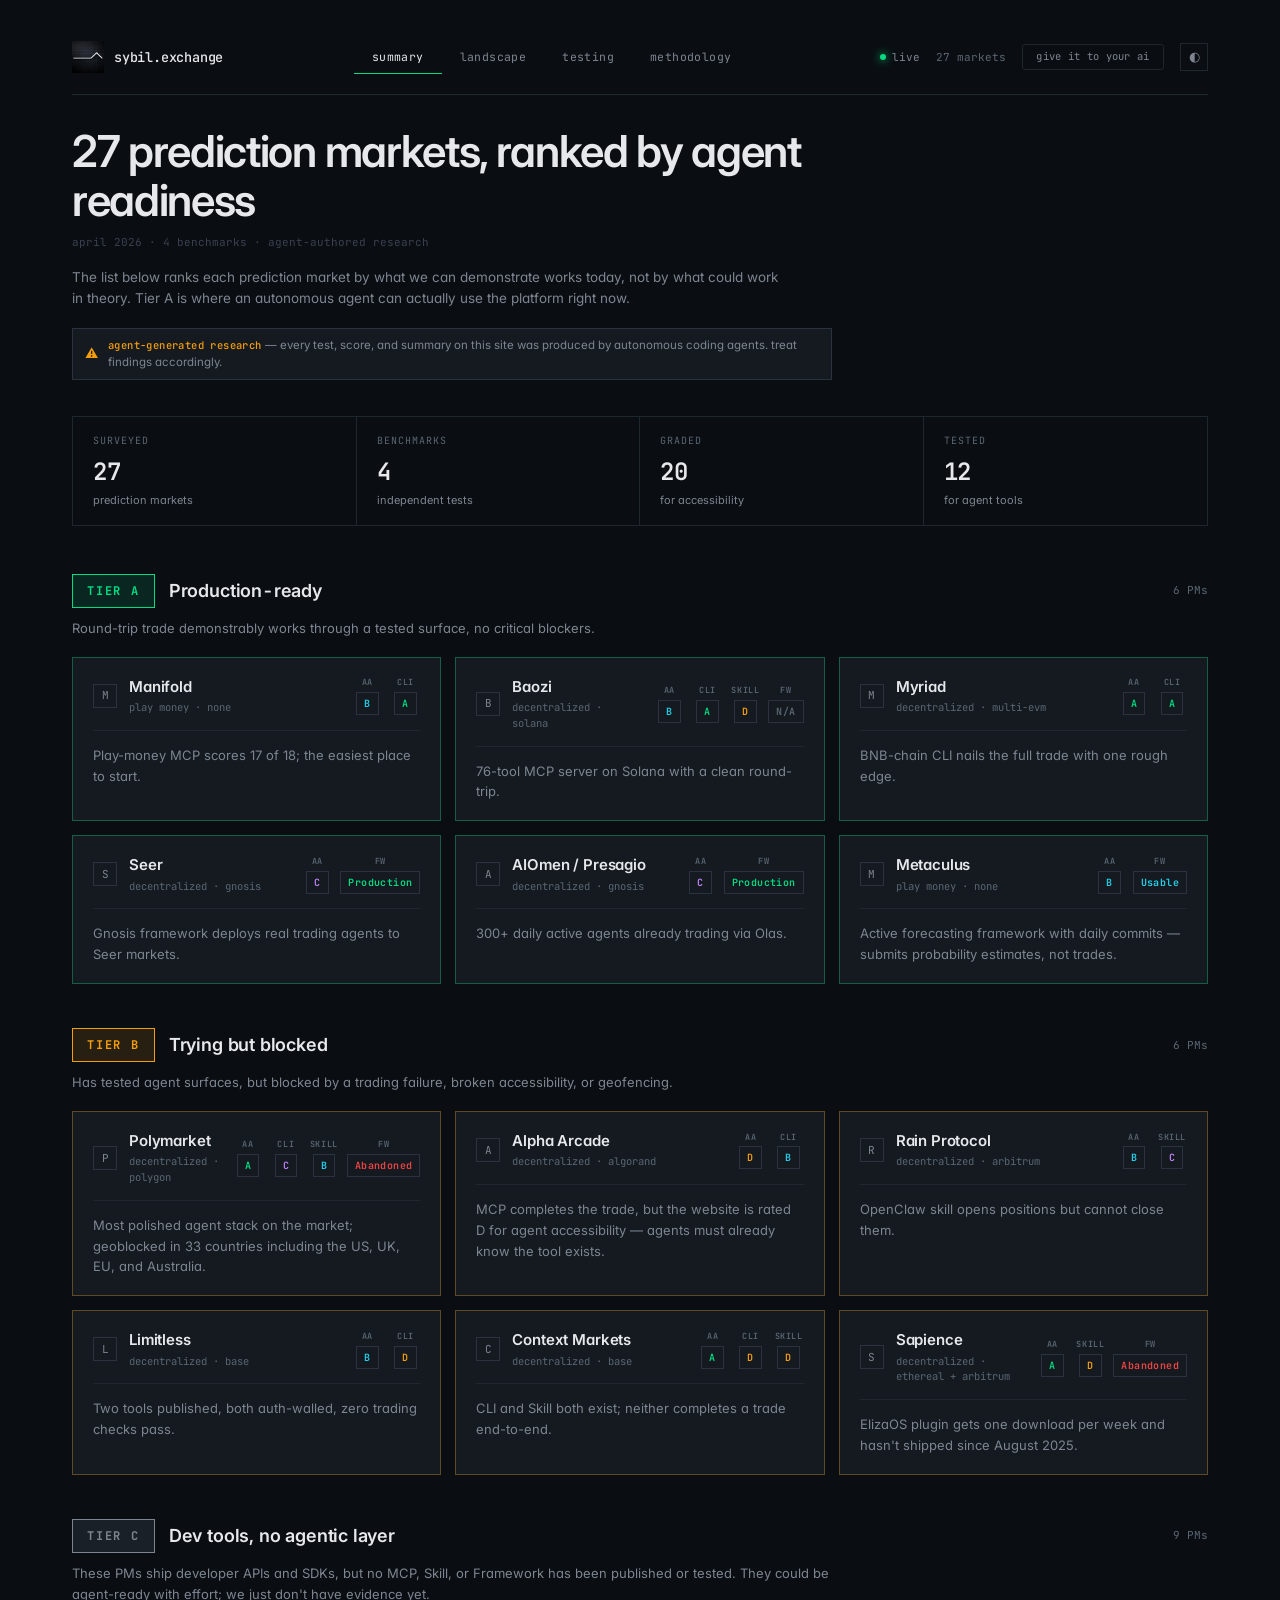
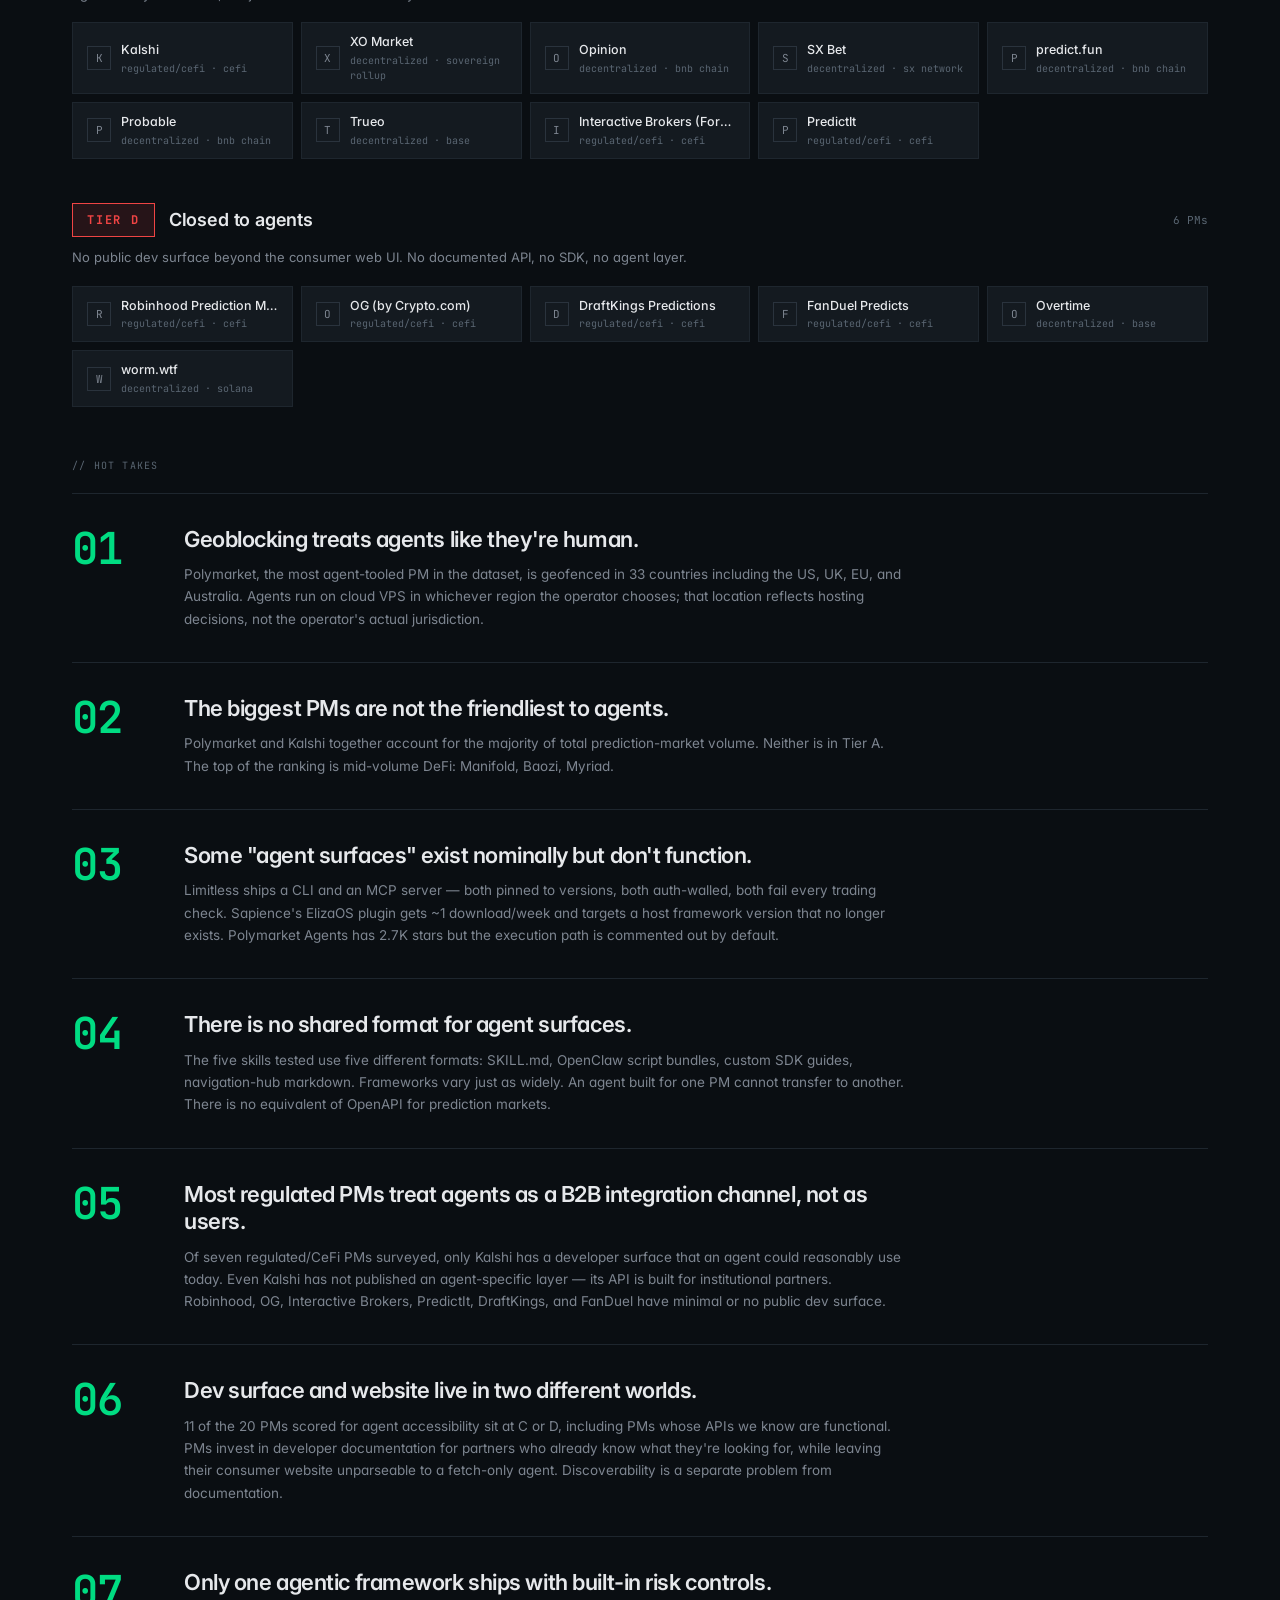
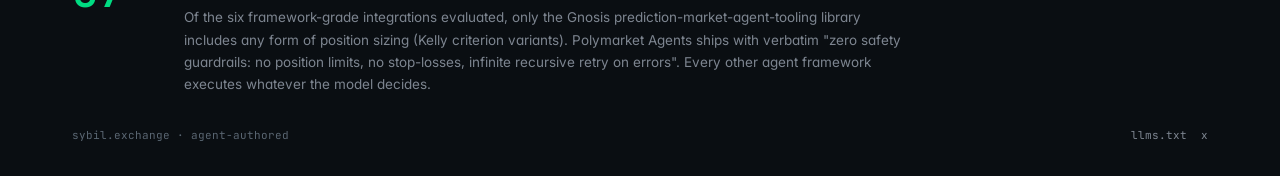
==== commit f3e4fa23: "Summary page polish: tier letters, reclassification, copy fixes User feedback round 1, 10 fixes:  1." ====
--- a/index.html
+++ b/index.html
@@ -118,7 +118,11 @@
 <section class="t-hero" id="summaryHero">
   <h1 class="t-hero-headline">27 prediction markets, ranked by agent readiness</h1>
   <div class="t-hero-meta mono">april 2026 · 4 benchmarks · agent-authored research</div>
-  <p class="t-hero-sub">The list below ranks each prediction market by what we can demonstrate works today, not by what could work in theory. Tier 1 is where an autonomous agent can actually trade right now.</p>
+  <p class="t-hero-sub">The list below ranks each prediction market by what we can demonstrate works today, not by what could work in theory. Tier A is where an autonomous agent can actually use the platform right now.</p>
+  <div class="t-caveat">
+    <span class="t-caveat-icon">⚠</span>
+    <span><strong class="mono">agent-generated research</strong> — every test, score, and summary on this site was produced by autonomous coding agents. treat findings accordingly.</span>
+  </div>
 </section>
 
 <section class="t-hero" id="methodologyHero" style="display:none;">
--- a/assets/css/summary.css
+++ b/assets/css/summary.css
@@ -22,36 +22,48 @@
 
 .t-sm-tier-head {
   display: flex;
-  align-items: baseline;
-  gap: 12px;
-  padding-left: 18px;
-  position: relative;
-  margin-bottom: 8px;
-}
-.t-sm-tier-head::before {
-  content: '';
-  position: absolute;
-  left: 0;
-  top: 4px;
-  bottom: 4px;
-  width: 4px;
-  background: var(--accent);
-}
-.t-sm-tier.tier-1 .t-sm-tier-head::before { background: var(--accent); }
-.t-sm-tier.tier-2 .t-sm-tier-head::before { background: var(--warn); }
-.t-sm-tier.tier-3 .t-sm-tier-head::before { background: var(--ink-muted); }
-.t-sm-tier.tier-4 .t-sm-tier-head::before { background: var(--red); }
+  align-items: center;
+  gap: 14px;
+  margin-bottom: 10px;
+}
+
+.t-sm-tier-badge {
+  font-size: 12px;
+  font-weight: 700;
+  letter-spacing: 1.8px;
+  text-transform: uppercase;
+  padding: 7px 14px;
+  border: 1px solid currentColor;
+  display: inline-block;
+}
+.t-sm-tier.tier-1 .t-sm-tier-badge {
+  color: var(--accent);
+  background: color-mix(in srgb, var(--accent) 12%, transparent);
+}
+.t-sm-tier.tier-2 .t-sm-tier-badge {
+  color: var(--warn);
+  background: color-mix(in srgb, var(--warn) 12%, transparent);
+}
+.t-sm-tier.tier-3 .t-sm-tier-badge {
+  color: var(--ink-dim);
+  background: var(--bg-2);
+}
+.t-sm-tier.tier-4 .t-sm-tier-badge {
+  color: var(--red);
+  background: color-mix(in srgb, var(--red) 12%, transparent);
+}
 
 .t-sm-tier-name {
+  font-family: "Inter", -apple-system, BlinkMacSystemFont, "SF Pro Text", "Segoe UI", sans-serif;
+  font-size: 18px;
+  font-weight: 600;
+  letter-spacing: -0.01em;
+  color: var(--ink);
+  text-transform: none;
+}
+.t-sm-tier-count {
+  color: var(--ink-muted);
   font-size: 11px;
-  text-transform: uppercase;
-  letter-spacing: 1.5px;
-  color: var(--ink);
-  font-weight: 600;
-}
-.t-sm-tier-count {
-  color: var(--ink-muted);
-  font-size: 10.5px;
   margin-left: auto;
 }
 
@@ -60,7 +72,7 @@
   font-size: 13px;
   line-height: 1.6;
   max-width: 760px;
-  margin: 0 0 18px 18px;
+  margin: 0 0 18px;
 }
 
 /* --- Featured PM cards (Tier 1 / 2) --------------------------------- */
@@ -114,14 +126,29 @@
 }
 .t-sm-card-grades {
   display: flex;
-  gap: 4px;
+  gap: 8px;
   flex-shrink: 0;
+  align-items: flex-start;
+}
+.t-sm-grade-cell {
+  display: flex;
+  flex-direction: column;
+  align-items: center;
+  gap: 3px;
+  min-width: 30px;
+}
+.t-sm-grade-label {
+  font-size: 8.5px;
+  font-weight: 600;
+  letter-spacing: 0.6px;
+  color: var(--ink-muted);
+  text-transform: uppercase;
 }
 
 .t-sm-pill {
   font-family: "JetBrains Mono", "IBM Plex Mono", monospace;
-  font-size: 9.5px;
-  padding: 2px 6px;
+  font-size: 10px;
+  padding: 3px 7px;
   border: 1px solid var(--line-2);
   letter-spacing: 0.4px;
   font-weight: 600;
@@ -233,9 +260,22 @@
   .t-sm-grid-compact {
     grid-template-columns: 1fr 1fr;
   }
+  .t-sm-tier-head {
+    flex-wrap: wrap;
+    gap: 10px;
+  }
+  .t-sm-tier-name {
+    font-size: 16px;
+  }
   .t-sm-tier-sub {
     font-size: 12.5px;
-    margin-left: 14px;
+  }
+  .t-sm-card-head {
+    flex-wrap: wrap;
+  }
+  .t-sm-card-grades {
+    width: 100%;
+    margin-top: 6px;
   }
   .t-sm-finding {
     grid-template-columns: 1fr;
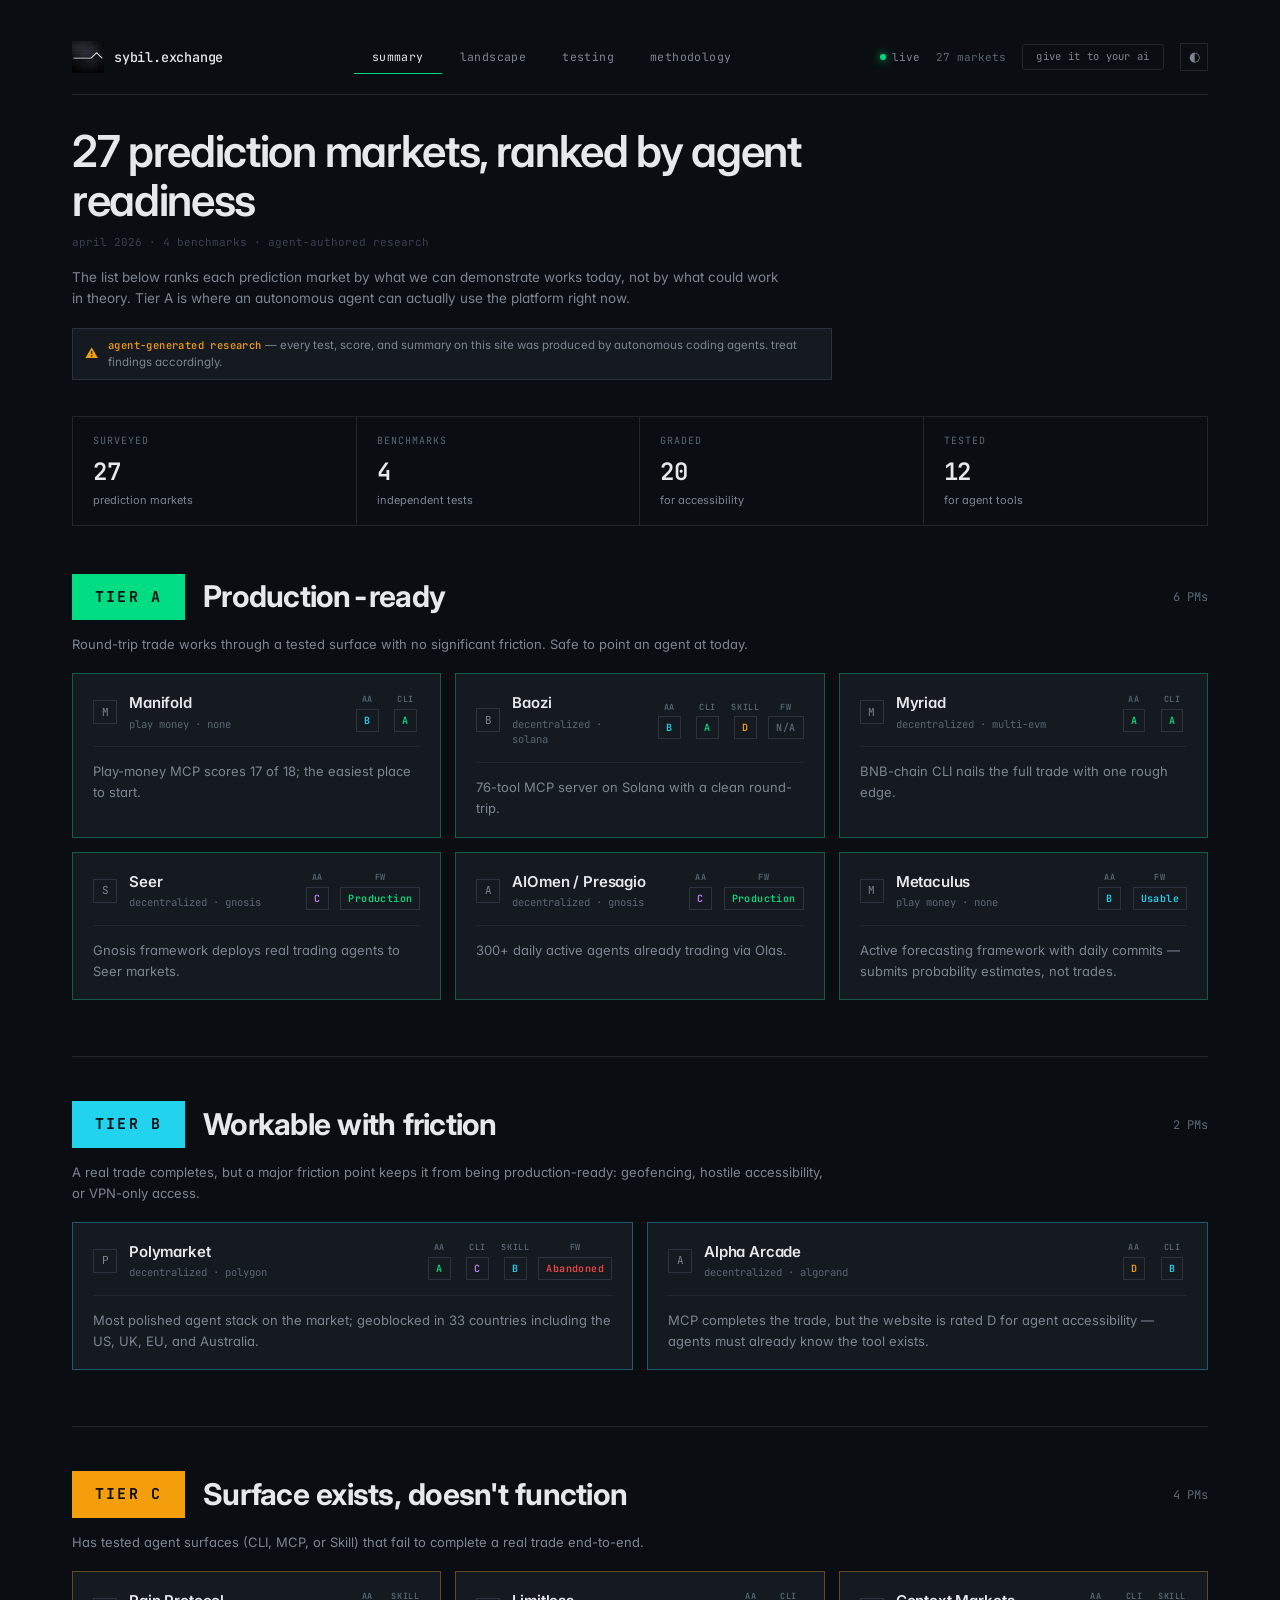
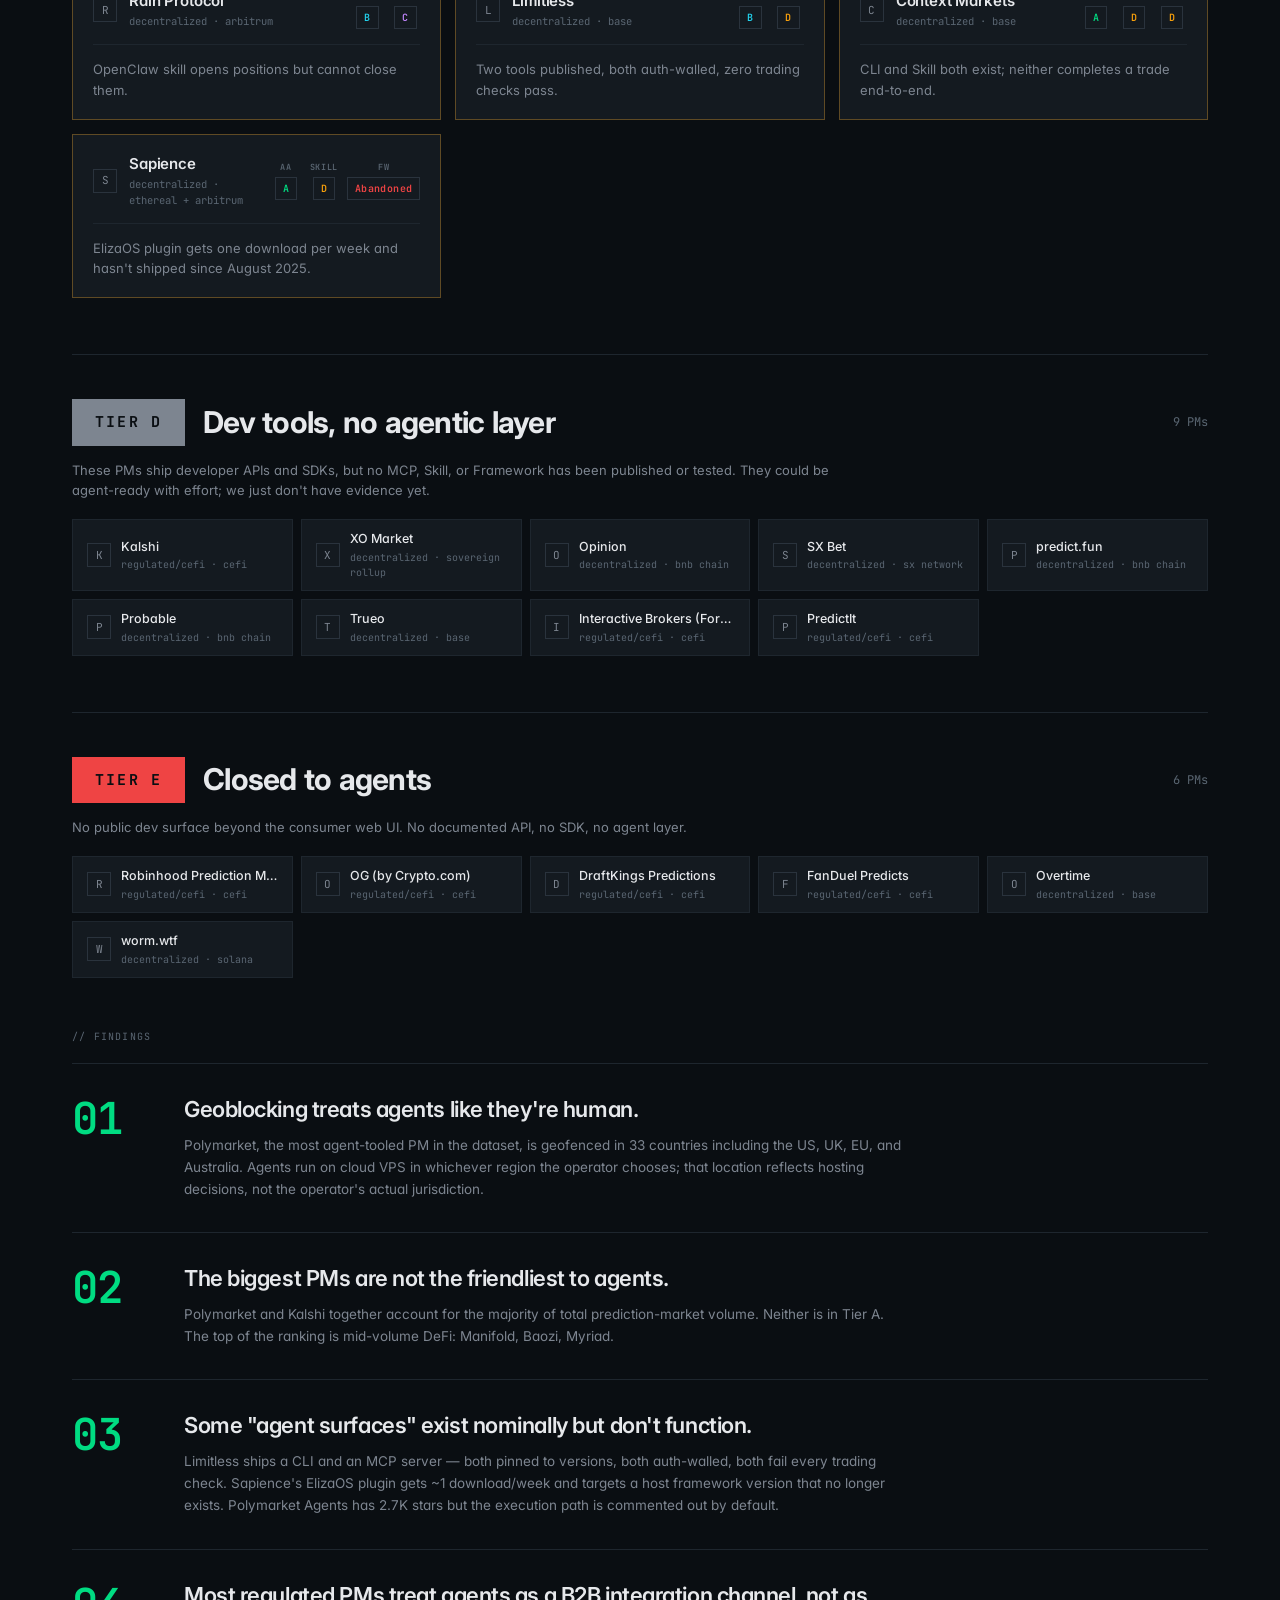
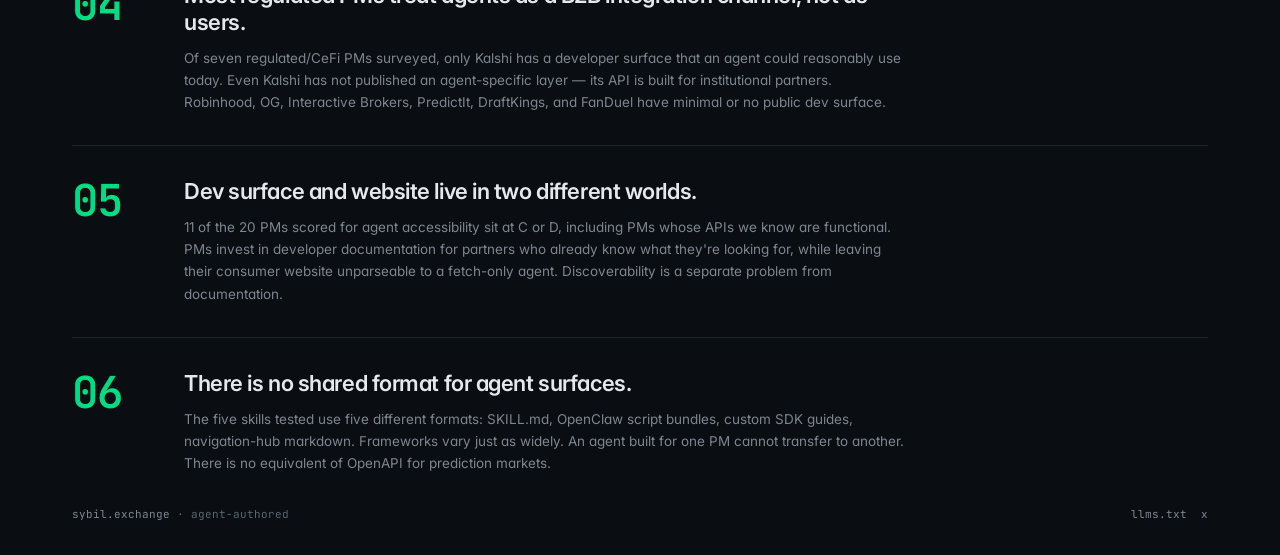
==== commit b012b23f: "Summary v3 + small polish: bigger tier headers, footer link, dedupe pills 1. Tier headers are now si" ====
--- a/index.html
+++ b/index.html
@@ -142,7 +142,7 @@
 </section>
 
 <section class="t-hero" id="testingHero" style="display:none;">
-  <h1 class="t-hero-headline">Which prediction markets are <em>actually usable</em> by autonomous trading agents?</h1>
+  <h1 class="t-hero-headline">Which prediction markets are actually usable by autonomous trading agents?</h1>
   <div class="t-hero-meta mono">april 2026 · 4 benchmarks · agent-run</div>
   <p class="t-hero-sub">Four independent benchmarks — agent accessibility, CLI/MCP, skill, and framework — run by autonomous coding agents against every PM with a developer surface. Per-check evidence is available in the expanded rows.</p>
   <div class="t-caveat">
@@ -220,7 +220,7 @@
 </main>
 
 <footer class="t-footer mono">
-  <div class="t-footer-left">sybil.exchange · agent-authored</div>
+  <div class="t-footer-left"><a href="https://sybil.exchange/" target="_blank" rel="noopener">sybil.exchange</a> · agent-authored</div>
   <div class="t-footer-right">
     <a href="./llms.txt">llms.txt</a>
     <a href="https://x.com/sybil_pm" target="_blank">x</a>
--- a/assets/css/table.css
+++ b/assets/css/table.css
@@ -71,6 +71,27 @@
 }
 .t-pm-name { font-weight: 500; color: var(--ink); font-size: 13px; }
 .t-pm-meta { font-family: "JetBrains Mono", "IBM Plex Mono", monospace; font-size: 11px; color: var(--ink-muted); }
+.t-pm-meta-link {
+  font-family: "JetBrains Mono", "IBM Plex Mono", monospace;
+  font-size: 11px;
+  color: var(--ink-muted);
+  display: inline-flex;
+  align-items: center;
+  gap: 4px;
+  text-decoration: none;
+  border-bottom: 1px solid transparent;
+  transition: color 0.1s, border-color 0.1s;
+}
+.t-pm-meta-link:hover {
+  color: var(--accent);
+  border-bottom-color: color-mix(in srgb, var(--accent) 50%, transparent);
+}
+.t-pm-meta-ext {
+  font-size: 9px;
+  color: var(--ink-faint);
+  transition: color 0.1s;
+}
+.t-pm-meta-link:hover .t-pm-meta-ext { color: var(--accent); }
 
 /* Category badge */
 .t-cat {
--- a/assets/css/summary.css
+++ b/assets/css/summary.css
@@ -14,57 +14,70 @@
 
 /* --- Tier section -------------------------------------------------- */
 .t-sm-tier {
-  margin-bottom: 44px;
+  margin-bottom: 56px;
 }
 .t-sm-tier:last-child {
   margin-bottom: 0;
 }
+.t-sm-tier + .t-sm-tier {
+  border-top: 1px solid var(--line);
+  padding-top: 44px;
+  margin-top: 44px;
+}
 
 .t-sm-tier-head {
   display: flex;
   align-items: center;
-  gap: 14px;
-  margin-bottom: 10px;
+  gap: 18px;
+  margin-bottom: 14px;
 }
 
 .t-sm-tier-badge {
-  font-size: 12px;
+  font-family: "JetBrains Mono", "IBM Plex Mono", monospace;
+  font-size: 15px;
   font-weight: 700;
-  letter-spacing: 1.8px;
+  letter-spacing: 2.2px;
   text-transform: uppercase;
-  padding: 7px 14px;
+  padding: 11px 22px;
   border: 1px solid currentColor;
   display: inline-block;
-}
-.t-sm-tier.tier-1 .t-sm-tier-badge {
-  color: var(--accent);
-  background: color-mix(in srgb, var(--accent) 12%, transparent);
-}
-.t-sm-tier.tier-2 .t-sm-tier-badge {
-  color: var(--warn);
-  background: color-mix(in srgb, var(--warn) 12%, transparent);
-}
-.t-sm-tier.tier-3 .t-sm-tier-badge {
-  color: var(--ink-dim);
-  background: var(--bg-2);
-}
-.t-sm-tier.tier-4 .t-sm-tier-badge {
-  color: var(--red);
-  background: color-mix(in srgb, var(--red) 12%, transparent);
+  color: var(--bg);
+}
+.t-sm-tier.tier-a .t-sm-tier-badge {
+  background: var(--accent);
+  border-color: var(--accent);
+}
+.t-sm-tier.tier-b .t-sm-tier-badge {
+  background: var(--cyan);
+  border-color: var(--cyan);
+}
+.t-sm-tier.tier-c .t-sm-tier-badge {
+  background: var(--warn);
+  border-color: var(--warn);
+}
+.t-sm-tier.tier-d .t-sm-tier-badge {
+  background: var(--ink-dim);
+  border-color: var(--ink-dim);
+}
+.t-sm-tier.tier-e .t-sm-tier-badge {
+  background: var(--red);
+  border-color: var(--red);
 }
 
 .t-sm-tier-name {
   font-family: "Inter", -apple-system, BlinkMacSystemFont, "SF Pro Text", "Segoe UI", sans-serif;
-  font-size: 18px;
-  font-weight: 600;
-  letter-spacing: -0.01em;
+  font-size: 30px;
+  font-weight: 700;
+  letter-spacing: -0.025em;
   color: var(--ink);
   text-transform: none;
+  line-height: 1.1;
 }
 .t-sm-tier-count {
   color: var(--ink-muted);
-  font-size: 11px;
+  font-size: 12px;
   margin-left: auto;
+  font-family: "JetBrains Mono", "IBM Plex Mono", monospace;
 }
 
 .t-sm-tier-sub {
@@ -95,10 +108,12 @@
 }
 .t-sm-card:hover { background: var(--bg-2); }
 
-.tier-1 .t-sm-card { border-color: color-mix(in srgb, var(--accent) 30%, var(--line)); }
-.tier-1 .t-sm-card:hover { border-color: color-mix(in srgb, var(--accent) 55%, var(--line)); }
-.tier-2 .t-sm-card { border-color: color-mix(in srgb, var(--warn) 30%, var(--line)); }
-.tier-2 .t-sm-card:hover { border-color: color-mix(in srgb, var(--warn) 55%, var(--line)); }
+.tier-a .t-sm-card { border-color: color-mix(in srgb, var(--accent) 30%, var(--line)); }
+.tier-a .t-sm-card:hover { border-color: color-mix(in srgb, var(--accent) 55%, var(--line)); }
+.tier-b .t-sm-card { border-color: color-mix(in srgb, var(--cyan) 30%, var(--line)); }
+.tier-b .t-sm-card:hover { border-color: color-mix(in srgb, var(--cyan) 55%, var(--line)); }
+.tier-c .t-sm-card { border-color: color-mix(in srgb, var(--warn) 30%, var(--line)); }
+.tier-c .t-sm-card:hover { border-color: color-mix(in srgb, var(--warn) 55%, var(--line)); }
 
 .t-sm-card-head {
   display: flex;
@@ -252,46 +267,139 @@
   max-width: 720px;
 }
 
-/* --- Mobile / narrow ------------------------------------------------ */
+/* --- Tablet (≤ 1023px) ---------------------------------------------- */
+@media (max-width: 1023px) {
+  .t-summary-section { margin-bottom: 36px; }
+  .t-sm-tier { margin-bottom: 36px; }
+}
+
+/* --- Mobile / narrow (≤ 720px) -------------------------------------- */
 @media (max-width: 720px) {
-  .t-sm-grid-featured {
-    grid-template-columns: 1fr;
-  }
+  /* Sections breathe a bit less */
+  .t-summary-section { margin-bottom: 28px; }
+  .t-sm-tier { margin-bottom: 28px; }
+
+  /* Tier header: badge + name + count must stack/wrap gracefully */
+  .t-sm-tier-head {
+    flex-wrap: wrap;
+    gap: 10px 12px;
+    margin-bottom: 12px;
+  }
+  .t-sm-tier-badge {
+    font-size: 13px;
+    padding: 8px 14px;
+    letter-spacing: 1.6px;
+  }
+  .t-sm-tier-name {
+    font-size: 22px;
+    line-height: 1.2;
+    flex: 1 1 100%;
+    min-width: 0;
+  }
+  .t-sm-tier-count {
+    font-size: 10.5px;
+    margin-left: 0;
+    flex: 0 0 auto;
+  }
+  .t-sm-tier + .t-sm-tier {
+    padding-top: 32px;
+    margin-top: 32px;
+  }
+  .t-sm-tier-sub {
+    font-size: 12.5px;
+    line-height: 1.55;
+    margin-bottom: 14px;
+  }
+
+  /* Featured cards: 1-col, grades wrap to a second row inside the head */
+  .t-sm-grid-featured { grid-template-columns: 1fr; gap: 12px; }
+  .t-sm-card { padding: 14px 16px; gap: 12px; }
+  .t-sm-card-head {
+    flex-wrap: wrap;
+    align-items: flex-start;
+    gap: 10px;
+  }
+  .t-sm-card-id {
+    flex: 1 1 calc(100% - 36px);
+    min-width: 0;
+  }
+  .t-sm-card-name { font-size: 14.5px; }
+  .t-sm-card-meta { font-size: 10px; }
+  .t-sm-card-grades {
+    flex: 1 1 100%;
+    margin-top: 4px;
+    margin-left: 36px;  /* align under the name, past the glyph */
+    gap: 10px;
+    flex-wrap: wrap;
+  }
+  .t-sm-grade-cell { min-width: 28px; }
+  .t-sm-grade-label { font-size: 8px; }
+  .t-sm-pill { font-size: 9.5px; padding: 2px 6px; }
+  .t-sm-card-verdict {
+    font-size: 12.5px;
+    line-height: 1.55;
+    padding-top: 12px;
+  }
+
+  /* Compact mini-cards: 2-col on tablet */
   .t-sm-grid-compact {
     grid-template-columns: 1fr 1fr;
-  }
-  .t-sm-tier-head {
-    flex-wrap: wrap;
-    gap: 10px;
-  }
-  .t-sm-tier-name {
-    font-size: 16px;
-  }
-  .t-sm-tier-sub {
-    font-size: 12.5px;
-  }
-  .t-sm-card-head {
-    flex-wrap: wrap;
-  }
-  .t-sm-card-grades {
-    width: 100%;
-    margin-top: 6px;
-  }
+    gap: 6px;
+  }
+  .t-sm-mini { padding: 9px 12px; }
+  .t-sm-mini-name { font-size: 12px; }
+  .t-sm-mini-meta { font-size: 9.5px; }
+
+  /* Findings: stack number above body */
   .t-sm-finding {
     grid-template-columns: 1fr;
+    gap: 6px;
+    padding: 22px 0;
+  }
+  .t-sm-finding-num {
+    font-size: 26px;
+  }
+  .t-sm-finding-headline {
+    font-size: 17px;
+    line-height: 1.3;
+    margin-bottom: 8px;
+  }
+  .t-sm-finding-text {
+    font-size: 12.5px;
+    line-height: 1.6;
+  }
+}
+
+/* --- Phone (≤ 480px) ------------------------------------------------ */
+@media (max-width: 480px) {
+  /* Compact grid collapses to single column on narrow phones */
+  .t-sm-grid-compact { grid-template-columns: 1fr; }
+
+  /* Tier badge gets a hair smaller so it fits next to the name */
+  .t-sm-tier-badge {
+    font-size: 12px;
+    padding: 7px 12px;
+    letter-spacing: 1.4px;
+  }
+  .t-sm-tier-name { font-size: 19px; }
+
+  /* Featured card head: glyph + name on one line, grades below */
+  .t-sm-card { padding: 12px 14px; gap: 10px; }
+  .t-sm-card-grades {
+    margin-left: 0;
     gap: 8px;
-    padding: 24px 0;
-  }
-  .t-sm-finding-num {
-    font-size: 28px;
-  }
-  .t-sm-finding-headline {
-    font-size: 19px;
-  }
-}
-
-@media (max-width: 480px) {
-  .t-sm-grid-compact {
-    grid-template-columns: 1fr;
-  }
-}
+  }
+  .t-sm-grade-cell { min-width: 26px; }
+  .t-sm-card-verdict {
+    font-size: 12px;
+    padding-top: 10px;
+  }
+
+  /* Findings even tighter on narrow phones */
+  .t-sm-finding {
+    padding: 18px 0;
+  }
+  .t-sm-finding-num { font-size: 22px; }
+  .t-sm-finding-headline { font-size: 16px; }
+  .t-sm-finding-text { font-size: 12px; }
+}
